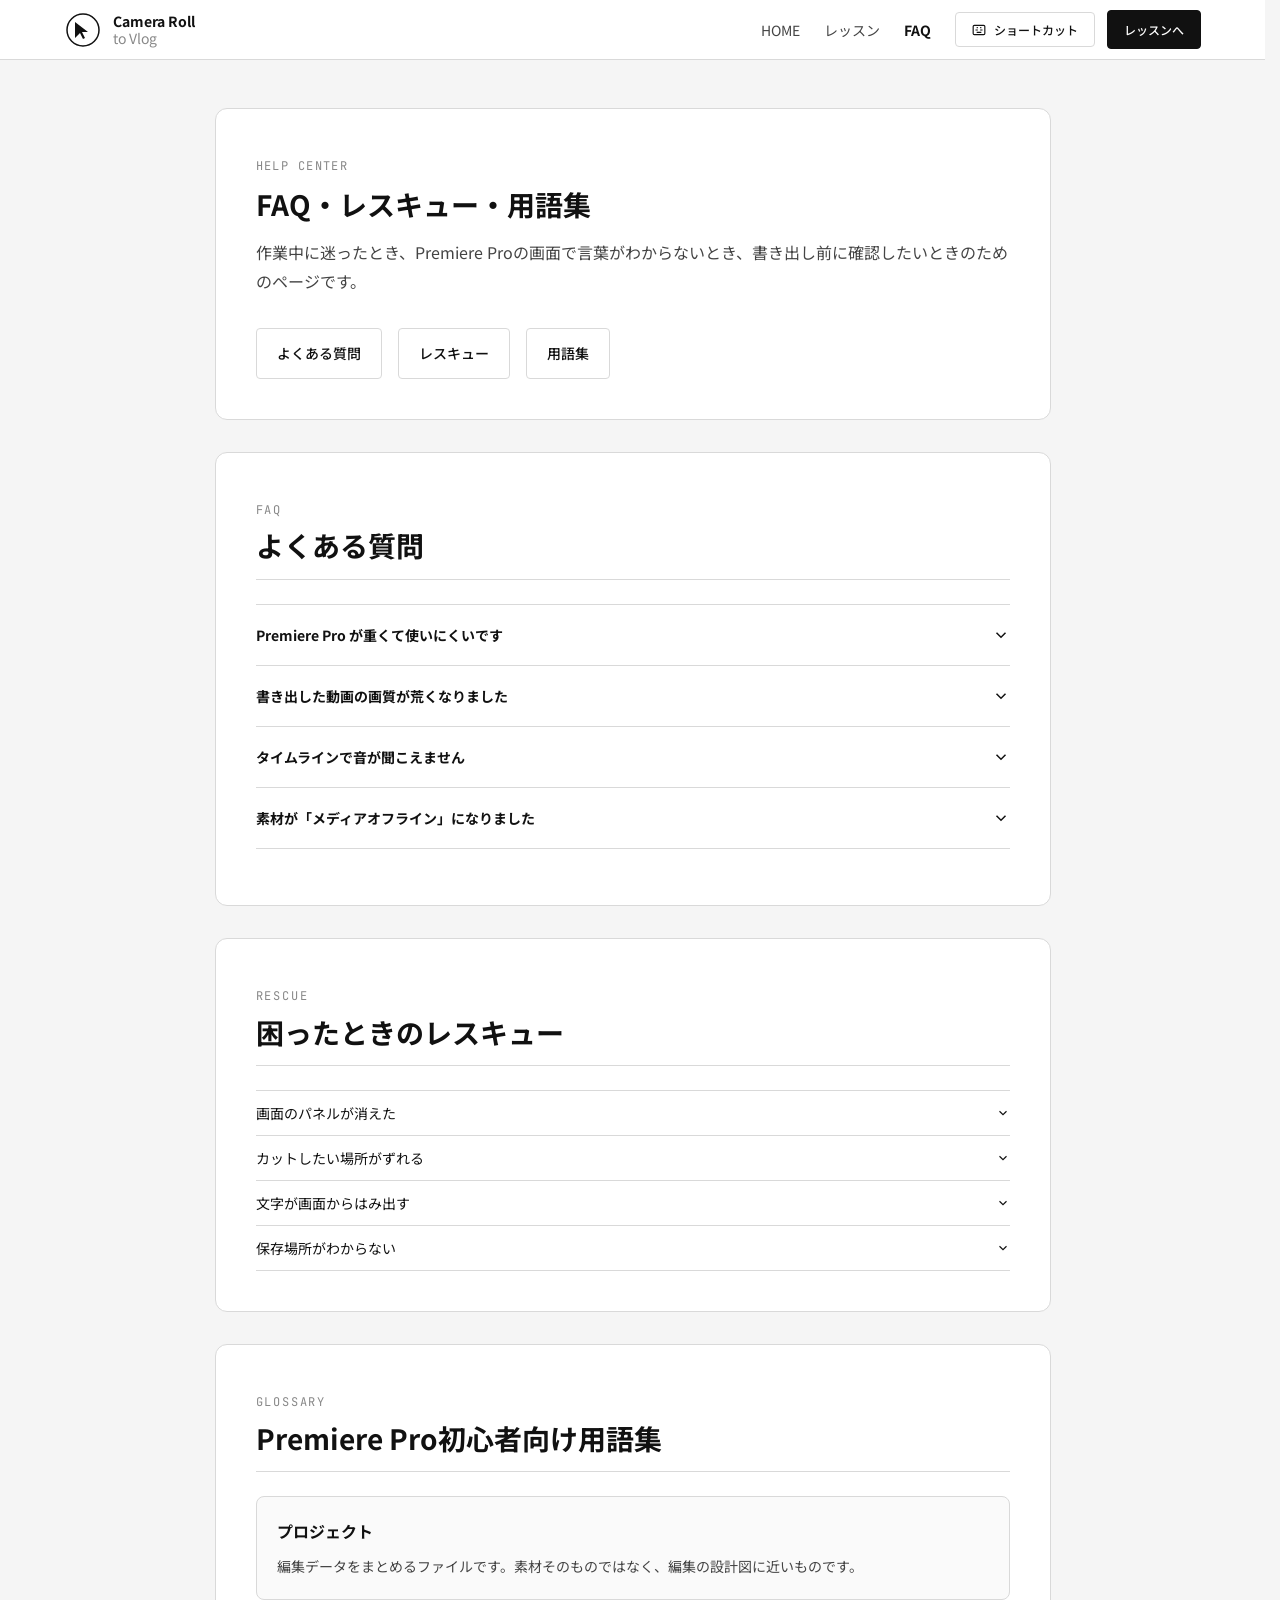
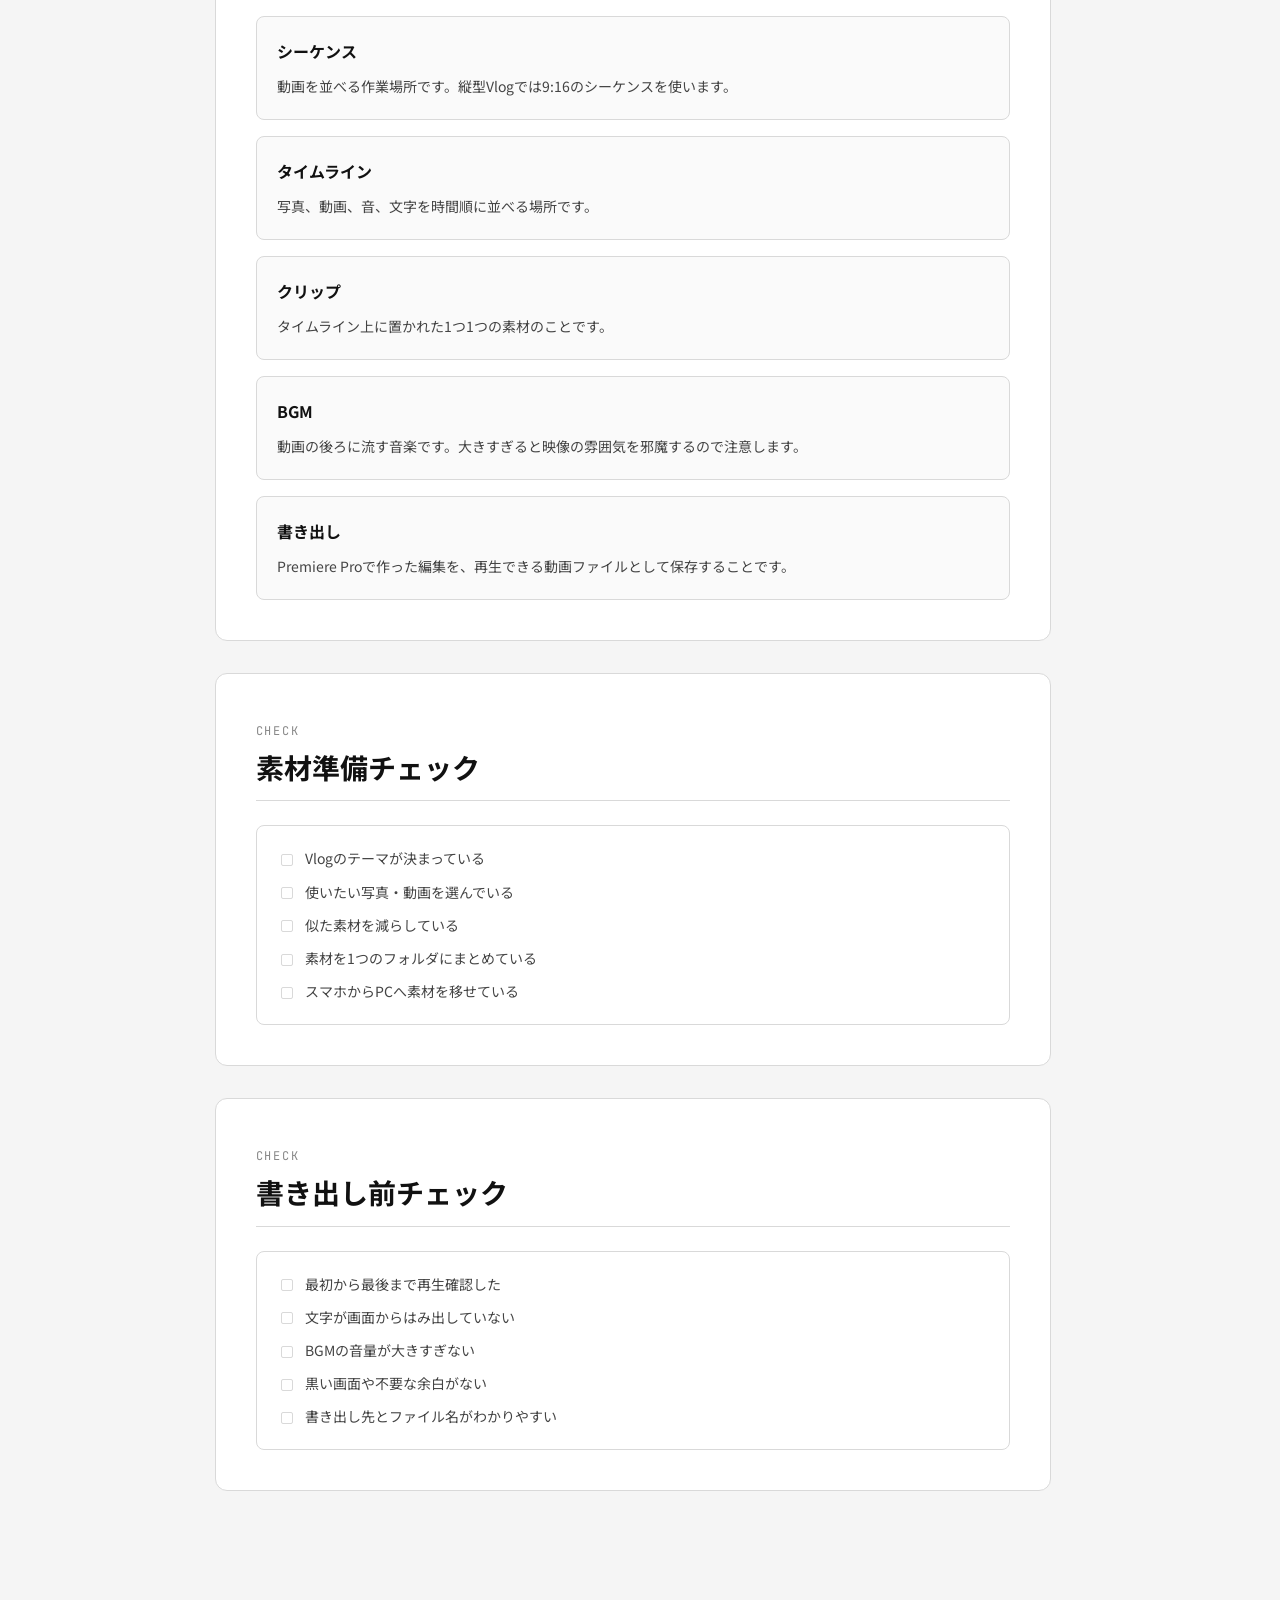
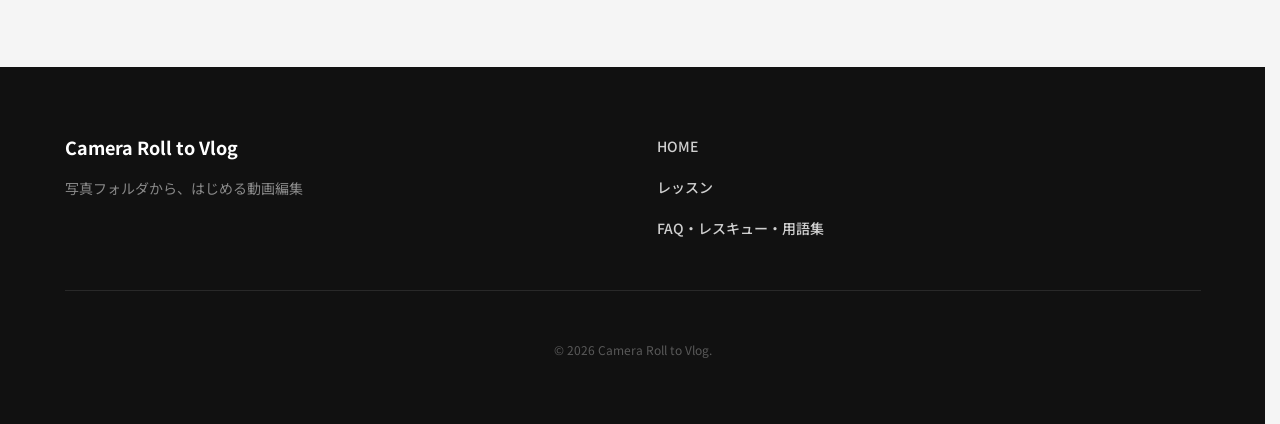
==== faq.html @ 37cd7443 "Restructure site into three pages" ====
<!DOCTYPE html>
<html lang="ja">
<head>
  <meta charset="UTF-8" />
  <meta name="viewport" content="width=device-width, initial-scale=1.0" />
  <title>FAQ・レスキュー - Camera Roll to Vlog</title>
  <link rel="preconnect" href="https://fonts.googleapis.com" />
  <link href="https://fonts.googleapis.com/css2?family=Noto+Sans+JP:wght@300;400;500;700&family=JetBrains+Mono:wght@400;600&display=swap" rel="stylesheet" />
  <link rel="stylesheet" href="style.css" />
</head>
<body>
  <header class="site-header" role="banner">
    <div class="header-inner">
      <a href="index.html" class="logo-link" aria-label="トップページへ">
        <div class="logo-mark" aria-hidden="true">
          <svg width="36" height="36" viewBox="0 0 36 36" fill="none" xmlns="http://www.w3.org/2000/svg">
            <circle cx="18" cy="18" r="16" stroke="#111" stroke-width="1.5" fill="none"/>
            <polygon points="10,10 10,26 15,21 18,27 20,26 17,20 23,20" fill="#111"/>
          </svg>
        </div>
        <span class="logo-text">Camera Roll<br /><em>to Vlog</em></span>
      </a>
      <nav class="header-nav" aria-label="メインナビゲーション">
        <ul class="nav-list">
          <li><a href="index.html" class="nav-link">HOME</a></li>
          <li><a href="lesson.html" class="nav-link">レッスン</a></li>
          <li><a href="faq.html" class="nav-link is-current" aria-current="page">FAQ</a></li>
        </ul>
      </nav>
      <div class="header-actions">
        <button class="btn btn--ghost btn--sm" id="shortcutBtn" aria-haspopup="dialog" aria-controls="shortcutModal">
          <svg width="14" height="14" viewBox="0 0 24 24" fill="none" stroke="currentColor" stroke-width="2" aria-hidden="true"><rect x="2" y="4" width="20" height="16" rx="2"/><path d="M8 8h2M14 8h2M6 12h4M14 12h4M8 16h8"/></svg>
          ショートカット
        </button>
        <a href="lesson.html" class="btn btn--primary btn--sm">レッスンへ</a>
        <button class="hamburger" id="hamburgerBtn" aria-label="メニューを開く" aria-expanded="false" aria-controls="mobileMenu">
          <span class="hamburger__line"></span>
          <span class="hamburger__line"></span>
          <span class="hamburger__line"></span>
        </button>
      </div>
    </div>
    <nav class="mobile-menu" id="mobileMenu" aria-hidden="true">
      <ul class="mobile-nav-list">
        <li><a href="index.html" class="mobile-nav-link">HOME</a></li>
        <li><a href="lesson.html" class="mobile-nav-link">レッスン</a></li>
        <li><a href="faq.html" class="mobile-nav-link">FAQ</a></li>
        <li><button class="mobile-nav-link mobile-nav-link--btn" id="shortcutBtnMobile">ショートカット一覧</button></li>
      </ul>
    </nav>
  </header>

  <main class="faq-page" id="mainContent" role="main">
    <section class="lesson-intro fade-in">
      <span class="section-label">HELP CENTER</span>
      <h1>FAQ・レスキュー・用語集</h1>
      <p>作業中に迷ったとき、Premiere Proの画面で言葉がわからないとき、書き出し前に確認したいときのためのページです。</p>
      <div class="home-cta">
        <a href="#faq" class="btn btn--ghost">よくある質問</a>
        <a href="#rescue" class="btn btn--ghost">レスキュー</a>
        <a href="#glossary" class="btn btn--ghost">用語集</a>
      </div>
    </section>

    <section class="lesson-section fade-in" id="faq" aria-labelledby="faq-title">
      <div class="lesson-header">
        <span class="lesson-num">FAQ</span>
        <h2 class="lesson-title" id="faq-title">よくある質問</h2>
      </div>
      <div class="faq-list" role="list">
        <div class="faq-item" role="listitem">
          <button class="faq-question" aria-expanded="false" aria-controls="faq-answer-1">
            <span>Premiere Pro が重くて使いにくいです</span>
            <svg class="faq-icon" width="18" height="18" viewBox="0 0 24 24" fill="none" stroke="currentColor" stroke-width="2" aria-hidden="true"><polyline points="6 9 12 15 18 9"/></svg>
          </button>
          <div class="faq-answer" id="faq-answer-1" role="region" hidden>
            <p>プログラムモニターの再生解像度を「1/2」または「1/4」に下げてみてください。ほかのアプリを閉じる、長い素材を短くする、必要ならプロキシを使うのも有効です。</p>
          </div>
        </div>
        <div class="faq-item" role="listitem">
          <button class="faq-question" aria-expanded="false" aria-controls="faq-answer-2">
            <span>書き出した動画の画質が荒くなりました</span>
            <svg class="faq-icon" width="18" height="18" viewBox="0 0 24 24" fill="none" stroke="currentColor" stroke-width="2" aria-hidden="true"><polyline points="6 9 12 15 18 9"/></svg>
          </button>
          <div class="faq-answer" id="faq-answer-2" role="region" hidden>
            <p>形式がH.264になっているか、解像度が1080×1920になっているかを確認します。ビットレートが低すぎる場合も画質が落ちるため、縦型短尺なら10〜20Mbpsを目安にします。</p>
          </div>
        </div>
        <div class="faq-item" role="listitem">
          <button class="faq-question" aria-expanded="false" aria-controls="faq-answer-3">
            <span>タイムラインで音が聞こえません</span>
            <svg class="faq-icon" width="18" height="18" viewBox="0 0 24 24" fill="none" stroke="currentColor" stroke-width="2" aria-hidden="true"><polyline points="6 9 12 15 18 9"/></svg>
          </button>
          <div class="faq-answer" id="faq-answer-3" role="region" hidden>
            <p>オーディオトラックがミュートになっていないか、PC本体の音量が下がっていないかを確認します。オーディオメーターが動いていれば、Premiere Pro内には音が入っています。</p>
          </div>
        </div>
        <div class="faq-item" role="listitem">
          <button class="faq-question" aria-expanded="false" aria-controls="faq-answer-4">
            <span>素材が「メディアオフライン」になりました</span>
            <svg class="faq-icon" width="18" height="18" viewBox="0 0 24 24" fill="none" stroke="currentColor" stroke-width="2" aria-hidden="true"><polyline points="6 9 12 15 18 9"/></svg>
          </button>
          <div class="faq-answer" id="faq-answer-4" role="region" hidden>
            <p>素材ファイルの場所が変わった可能性があります。「ファイル > リンクとロケーション > すべてのメディアをリンク」から元の素材を指定してください。</p>
          </div>
        </div>
      </div>
    </section>

    <section class="lesson-section fade-in" id="rescue" aria-labelledby="rescue-title">
      <div class="lesson-header">
        <span class="lesson-num">RESCUE</span>
        <h2 class="lesson-title" id="rescue-title">困ったときのレスキュー</h2>
      </div>
      <div class="rescue-list" role="list">
        <div class="rescue-item" role="listitem">
          <button class="rescue-question" aria-expanded="false" aria-controls="rescue-1">
            <span>画面のパネルが消えた</span>
            <svg class="rescue-icon" width="14" height="14" viewBox="0 0 24 24" fill="none" stroke="currentColor" stroke-width="2" aria-hidden="true"><polyline points="6 9 12 15 18 9"/></svg>
          </button>
          <div class="rescue-answer" id="rescue-1" hidden><p>「ウィンドウ > ワークスペース > 編集」を選び、必要なら「保存したレイアウトにリセット」を実行します。</p></div>
        </div>
        <div class="rescue-item" role="listitem">
          <button class="rescue-question" aria-expanded="false" aria-controls="rescue-2">
            <span>カットしたい場所がずれる</span>
            <svg class="rescue-icon" width="14" height="14" viewBox="0 0 24 24" fill="none" stroke="currentColor" stroke-width="2" aria-hidden="true"><polyline points="6 9 12 15 18 9"/></svg>
          </button>
          <div class="rescue-answer" id="rescue-2" hidden><p>タイムラインを拡大してから操作します。細かい調整では「+」で拡大し、「V」で選択ツールに戻します。</p></div>
        </div>
        <div class="rescue-item" role="listitem">
          <button class="rescue-question" aria-expanded="false" aria-controls="rescue-3">
            <span>文字が画面からはみ出す</span>
            <svg class="rescue-icon" width="14" height="14" viewBox="0 0 24 24" fill="none" stroke="currentColor" stroke-width="2" aria-hidden="true"><polyline points="6 9 12 15 18 9"/></svg>
          </button>
          <div class="rescue-answer" id="rescue-3" hidden><p>プログラムモニターのセーフマージンを表示し、文字を中央寄りに置きます。スマホ投稿では上下のUIに隠れやすいので余白を残します。</p></div>
        </div>
        <div class="rescue-item" role="listitem">
          <button class="rescue-question" aria-expanded="false" aria-controls="rescue-4">
            <span>保存場所がわからない</span>
            <svg class="rescue-icon" width="14" height="14" viewBox="0 0 24 24" fill="none" stroke="currentColor" stroke-width="2" aria-hidden="true"><polyline points="6 9 12 15 18 9"/></svg>
          </button>
          <div class="rescue-answer" id="rescue-4" hidden><p>書き出し画面の「出力名」をクリックすると保存先を指定できます。見つけやすいフォルダに保存し、ファイル名もVlogの内容がわかるものにします。</p></div>
        </div>
      </div>
    </section>

    <section class="lesson-section fade-in" id="glossary" aria-labelledby="glossary-title">
      <div class="lesson-header">
        <span class="lesson-num">GLOSSARY</span>
        <h2 class="lesson-title" id="glossary-title">Premiere Pro初心者向け用語集</h2>
      </div>
      <dl class="glossary-list">
        <div><dt>プロジェクト</dt><dd>編集データをまとめるファイルです。素材そのものではなく、編集の設計図に近いものです。</dd></div>
        <div><dt>シーケンス</dt><dd>動画を並べる作業場所です。縦型Vlogでは9:16のシーケンスを使います。</dd></div>
        <div><dt>タイムライン</dt><dd>写真、動画、音、文字を時間順に並べる場所です。</dd></div>
        <div><dt>クリップ</dt><dd>タイムライン上に置かれた1つ1つの素材のことです。</dd></div>
        <div><dt>BGM</dt><dd>動画の後ろに流す音楽です。大きすぎると映像の雰囲気を邪魔するので注意します。</dd></div>
        <div><dt>書き出し</dt><dd>Premiere Proで作った編集を、再生できる動画ファイルとして保存することです。</dd></div>
      </dl>
    </section>

    <section class="lesson-section fade-in" id="material-check" aria-labelledby="material-check-title">
      <div class="lesson-header">
        <span class="lesson-num">CHECK</span>
        <h2 class="lesson-title" id="material-check-title">素材準備チェック</h2>
      </div>
      <div class="mini-check mini-check--large">
        <ul>
          <li>Vlogのテーマが決まっている</li>
          <li>使いたい写真・動画を選んでいる</li>
          <li>似た素材を減らしている</li>
          <li>素材を1つのフォルダにまとめている</li>
          <li>スマホからPCへ素材を移せている</li>
        </ul>
      </div>
    </section>

    <section class="lesson-section fade-in" id="export-check" aria-labelledby="export-check-title">
      <div class="lesson-header">
        <span class="lesson-num">CHECK</span>
        <h2 class="lesson-title" id="export-check-title">書き出し前チェック</h2>
      </div>
      <div class="mini-check mini-check--large">
        <ul>
          <li>最初から最後まで再生確認した</li>
          <li>文字が画面からはみ出していない</li>
          <li>BGMの音量が大きすぎない</li>
          <li>黒い画面や不要な余白がない</li>
          <li>書き出し先とファイル名がわかりやすい</li>
        </ul>
      </div>
    </section>
  </main>

  <div class="modal-overlay" id="shortcutModal" role="dialog" aria-modal="true" aria-labelledby="modalTitle" aria-hidden="true">
    <div class="modal-panel">
      <div class="modal-header">
        <h2 class="modal-title" id="modalTitle">ショートカット一覧</h2>
        <button class="modal-close" id="modalClose" aria-label="モーダルを閉じる">
          <svg width="20" height="20" viewBox="0 0 24 24" fill="none" stroke="currentColor" stroke-width="2" aria-hidden="true"><line x1="18" y1="6" x2="6" y2="18"/><line x1="6" y1="6" x2="18" y2="18"/></svg>
        </button>
      </div>
      <div class="modal-body">
        <p class="modal-note">ESC キーでも閉じられます。Mac は ⌘、Windowsは Ctrl に読み替えてください。</p>
        <div class="shortcut-table-wrap">
          <h3 class="shortcut-category">基本操作</h3>
          <table class="shortcut-table" aria-label="基本操作のショートカット">
            <thead><tr><th>操作</th><th>ショートカット</th></tr></thead>
            <tbody>
              <tr><td>保存</td><td><kbd class="key-badge">⌘</kbd> + <kbd class="key-badge">S</kbd></td></tr>
              <tr><td>元に戻す</td><td><kbd class="key-badge">⌘</kbd> + <kbd class="key-badge">Z</kbd></td></tr>
              <tr><td>素材を読み込む</td><td><kbd class="key-badge">⌘</kbd> + <kbd class="key-badge">I</kbd></td></tr>
              <tr><td>書き出し</td><td><kbd class="key-badge">⌘</kbd> + <kbd class="key-badge">M</kbd></td></tr>
            </tbody>
          </table>
          <h3 class="shortcut-category">編集操作</h3>
          <table class="shortcut-table" aria-label="編集操作のショートカット">
            <thead><tr><th>操作</th><th>ショートカット</th></tr></thead>
            <tbody>
              <tr><td>選択ツール</td><td><kbd class="key-badge">V</kbd></td></tr>
              <tr><td>カットツール</td><td><kbd class="key-badge">C</kbd></td></tr>
              <tr><td>テキストツール</td><td><kbd class="key-badge">T</kbd></td></tr>
              <tr><td>再生 / 一時停止</td><td><kbd class="key-badge">Space</kbd></td></tr>
              <tr><td>クリップをカット</td><td><kbd class="key-badge">⌘</kbd> + <kbd class="key-badge">K</kbd></td></tr>
            </tbody>
          </table>
        </div>
      </div>
    </div>
  </div>

  <footer class="site-footer" role="contentinfo">
    <div class="footer-inner">
      <div class="footer-top">
        <div class="footer-logo">
          <span class="footer-logo__title">Camera Roll to Vlog</span>
          <p class="footer-logo__desc">写真フォルダから、はじめる動画編集</p>
        </div>
        <nav class="footer-nav" aria-label="サイトマップ">
          <ul class="footer-nav-list">
            <li><a href="index.html">HOME</a></li>
            <li><a href="lesson.html">レッスン</a></li>
            <li><a href="faq.html">FAQ・レスキュー・用語集</a></li>
          </ul>
        </nav>
      </div>
      <div class="footer-bottom">
        <p class="footer-copy">&copy; 2026 Camera Roll to Vlog.</p>
      </div>
    </div>
  </footer>
  <script src="script.js"></script>
</body>
</html>
---- style.css ----
/* =============================================
   style.css
   Camera Roll to Vlog — 動画編集学習サイト
   ============================================= */

/* =============================================
   1. CSS カスタムプロパティ（変数）
   ============================================= */
:root {
  /* カラーパレット */
  --color-black:   #111111;
  --color-bg:      #f5f5f5;
  --color-border:  #d9d9d9;
  --color-muted:   #888888;
  --color-white:   #ffffff;
  --color-surface: #fafafa;

  /* テキスト */
  --color-text-primary:   #111111;
  --color-text-secondary: #444444;
  --color-text-muted:     #888888;

  /* アクセント */
  --color-accent:         #111111;
  --color-accent-hover:   #333333;

  /* ハイライト（現在のレッスン） */
  --color-highlight-bg:   #f0f0f0;
  --color-highlight-border: #111111;

  /* フォント */
  --font-base: "Noto Sans JP", sans-serif;
  --font-mono: "JetBrains Mono", monospace;

  /* フォントサイズ */
  --fs-xs:   0.75rem;   /* 12px */
  --fs-sm:   0.875rem;  /* 14px */
  --fs-base: 1rem;      /* 16px */
  --fs-md:   1.125rem;  /* 18px */
  --fs-lg:   1.375rem;  /* 22px */
  --fs-xl:   1.75rem;   /* 28px */
  --fs-2xl:  2.5rem;    /* 40px */
  --fs-3xl:  3.5rem;    /* 56px */

  /* スペーシング */
  --space-1:  0.25rem;  /* 4px */
  --space-2:  0.5rem;   /* 8px */
  --space-3:  0.75rem;  /* 12px */
  --space-4:  1rem;     /* 16px */
  --space-5:  1.25rem;  /* 20px */
  --space-6:  1.5rem;   /* 24px */
  --space-8:  2rem;     /* 32px */
  --space-10: 2.5rem;   /* 40px */
  --space-12: 3rem;     /* 48px */
  --space-16: 4rem;     /* 64px */
  --space-20: 5rem;     /* 80px */
  --space-24: 6rem;     /* 96px */

  /* レイアウト */
  --max-width: 1200px;
  --header-height: 60px;

  /* ボーダー半径 */
  --radius-sm: 4px;
  --radius-md: 8px;
  --radius-lg: 12px;

  /* シャドウ */
  --shadow-sm: 0 1px 3px rgba(0,0,0,0.08);
  --shadow-md: 0 4px 12px rgba(0,0,0,0.10);
  --shadow-lg: 0 8px 32px rgba(0,0,0,0.12);

  /* トランジション */
  --transition: 0.2s ease;
}

/* =============================================
   2. リセット & ベーススタイル
   ============================================= */

/* すべての要素のボックスモデルを統一 */
*, *::before, *::after {
  box-sizing: border-box;
  margin: 0;
  padding: 0;
}

html {
  /* スムーススクロール */
  scroll-behavior: smooth;
  /* スクロールバーの幅を考慮してガタつきを防ぐ */
  scrollbar-gutter: stable;
}

body {
  font-family: var(--font-base);
  font-size: var(--fs-base);
  line-height: 1.8;
  color: var(--color-text-primary);
  background-color: var(--color-bg);
  /* アンチエイリアシングを改善 */
  -webkit-font-smoothing: antialiased;
  -moz-osx-font-smoothing: grayscale;
}

/* リンクの基本スタイル */
a {
  color: var(--color-accent);
  text-decoration: none;
  transition: opacity var(--transition);
}

a:hover {
  opacity: 0.7;
}

/* フォーカス可視化（アクセシビリティ） */
:focus-visible {
  outline: 2px solid var(--color-black);
  outline-offset: 2px;
  border-radius: var(--radius-sm);
}

/* リストのデフォルトスタイルをリセット */
ul, ol {
  list-style: none;
}

/* 画像の基本スタイル */
img {
  max-width: 100%;
  height: auto;
  display: block;
}

/* コードタグ */
code {
  font-family: var(--font-mono);
  font-size: 0.875em;
  background-color: var(--color-border);
  padding: 0.1em 0.4em;
  border-radius: var(--radius-sm);
}

/* =============================================
   3. ユーティリティ
   ============================================= */

/* コンテナ幅の制限 */
.container {
  max-width: var(--max-width);
  margin: 0 auto;
  padding: 0 var(--space-8);
}

/* =============================================
   4. フェードイン アニメーション
   ============================================= */
.fade-in {
  opacity: 0;
  transform: translateY(20px);
  transition: opacity 0.6s ease, transform 0.6s ease;
}

/* JavaScriptでクラスを付与して表示 */
.fade-in.visible {
  opacity: 1;
  transform: translateY(0);
}

/* =============================================
   5. ボタンコンポーネント
   ============================================= */
.btn {
  display: inline-flex;
  align-items: center;
  gap: var(--space-2);
  padding: var(--space-3) var(--space-5);
  border: 1.5px solid var(--color-black);
  border-radius: var(--radius-sm);
  font-family: var(--font-base);
  font-size: var(--fs-sm);
  font-weight: 500;
  cursor: pointer;
  transition: background-color var(--transition), color var(--transition);
  white-space: nowrap;
}

/* プライマリボタン（黒塗り） */
.btn--primary {
  background-color: var(--color-black);
  color: var(--color-white);
  border-color: var(--color-black);
}
.btn--primary:hover {
  background-color: var(--color-accent-hover);
  opacity: 1;
}

/* ゴーストボタン（枠線のみ） */
.btn--ghost {
  background-color: var(--color-white);
  color: var(--color-black);
  border-color: var(--color-border);
}
.btn--ghost:hover {
  background-color: var(--color-bg);
  opacity: 1;
}

/* サイズバリエーション */
.btn--sm {
  padding: var(--space-2) var(--space-4);
  font-size: var(--fs-xs);
}
.btn--lg {
  padding: var(--space-4) var(--space-8);
  font-size: var(--fs-md);
}

/* =============================================
   6. ヘッダー
   ============================================= */
.site-header {
  position: sticky;
  top: 0;
  z-index: 1000;
  background-color: var(--color-white);
  border-bottom: 1px solid var(--color-border);
  height: var(--header-height);
}

.header-inner {
  max-width: var(--max-width);
  margin: 0 auto;
  padding: 0 var(--space-8);
  height: 100%;
  display: flex;
  align-items: center;
  gap: var(--space-6);
}

/* ロゴ */
.logo-link {
  display: flex;
  align-items: center;
  gap: var(--space-3);
  text-decoration: none;
  color: inherit;
  flex-shrink: 0;
}
.logo-link:hover { opacity: 0.7; }

.logo-mark {
  width: 36px;
  height: 36px;
  flex-shrink: 0;
}

.logo-text {
  font-size: var(--fs-sm);
  font-weight: 700;
  line-height: 1.2;
  letter-spacing: 0;
}
.logo-text em {
  font-style: normal;
  color: var(--color-muted);
  font-weight: 400;
}

/* ナビゲーション */
.header-nav { margin-left: auto; }

.nav-list {
  display: flex;
  align-items: center;
  gap: var(--space-6);
}

.nav-link {
  font-size: var(--fs-sm);
  color: var(--color-text-secondary);
  transition: color var(--transition);
}
.nav-link:hover {
  color: var(--color-black);
  opacity: 1;
}
.nav-link.is-current {
  color: var(--color-black);
  font-weight: 700;
}

/* ヘッダーアクションボタン群 */
.header-actions {
  display: flex;
  align-items: center;
  gap: var(--space-3);
}

/* ハンバーガーメニューボタン */
.hamburger {
  display: none;  /* PC では非表示 */
  flex-direction: column;
  justify-content: center;
  align-items: center;
  gap: 5px;
  width: 40px;
  height: 40px;
  background: none;
  border: none;
  cursor: pointer;
  padding: var(--space-2);
}

.hamburger__line {
  display: block;
  width: 22px;
  height: 1.5px;
  background-color: var(--color-black);
  transition: transform 0.3s ease, opacity 0.3s ease;
}

/* ハンバーガーオープン時のアニメーション */
.hamburger.is-open .hamburger__line:nth-child(1) {
  transform: translateY(6.5px) rotate(45deg);
}
.hamburger.is-open .hamburger__line:nth-child(2) {
  opacity: 0;
}
.hamburger.is-open .hamburger__line:nth-child(3) {
  transform: translateY(-6.5px) rotate(-45deg);
}

/* モバイルメニュー */
.mobile-menu {
  display: none; /* JS で表示制御 */
  background-color: var(--color-white);
  border-top: 1px solid var(--color-border);
  position: absolute;
  top: var(--header-height);
  left: 0;
  right: 0;
  z-index: 999;
  padding: var(--space-4) var(--space-8);
}

.mobile-menu.is-open {
  display: block;
}

.mobile-nav-list {
  display: flex;
  flex-direction: column;
  gap: 0;
}

.mobile-nav-link {
  display: block;
  padding: var(--space-4) 0;
  border-bottom: 1px solid var(--color-border);
  font-size: var(--fs-sm);
  color: var(--color-text-primary);
  text-decoration: none;
  transition: color var(--transition);
}
.mobile-nav-link--btn {
  background: none;
  border: none;
  border-bottom: 1px solid var(--color-border);
  cursor: pointer;
  font-family: inherit;
  font-size: var(--fs-sm);
  width: 100%;
  text-align: left;
  padding: var(--space-4) 0;
  color: var(--color-text-primary);
}
.mobile-nav-link:hover,
.mobile-nav-link--btn:hover {
  color: var(--color-black);
  opacity: 0.7;
}

/* =============================================
   7. ヒーローセクション
   ============================================= */
.hero {
  background-color: var(--color-white);
  border-bottom: 1px solid var(--color-border);
  padding: var(--space-24) var(--space-8);
}

.hero__inner {
  max-width: var(--max-width);
  margin: 0 auto;
  display: grid;
  grid-template-columns: 1fr 1fr;
  gap: var(--space-16);
  align-items: center;
}

.hero__label {
  font-size: var(--fs-xs);
  letter-spacing: 0.12em;
  color: var(--color-muted);
  text-transform: uppercase;
  margin-bottom: var(--space-4);
}

.hero__title {
  font-size: clamp(var(--fs-2xl), 5vw, var(--fs-3xl));
  font-weight: 700;
  line-height: 1.1;
  letter-spacing: 0;
  margin-bottom: var(--space-4);
}
.hero__title span {
  font-weight: 300;
  color: var(--color-muted);
}

.hero__copy {
  font-size: var(--fs-lg);
  font-weight: 400;
  color: var(--color-text-secondary);
  margin-bottom: var(--space-8);
}
.hero__copy em {
  font-style: normal;
  font-weight: 700;
  color: var(--color-black);
}

/* 特徴リスト */
.hero__features {
  margin-bottom: var(--space-10);
  display: flex;
  flex-direction: column;
  gap: var(--space-3);
}
.hero__features li {
  display: flex;
  align-items: center;
  gap: var(--space-3);
  font-size: var(--fs-sm);
  color: var(--color-text-secondary);
}

.check-mark {
  width: 14px;
  height: 14px;
  border: 1.5px solid var(--color-black);
  border-radius: 50%;
  flex-shrink: 0;
  position: relative;
}
.check-mark::after {
  content: "";
  position: absolute;
  left: 3px;
  top: 2px;
  width: 5px;
  height: 8px;
  border: solid var(--color-black);
  border-width: 0 1.5px 1.5px 0;
  transform: rotate(45deg);
}

/* ヒーロー装飾ボックス */
.hero__deco {
  display: flex;
  justify-content: center;
}

.deco-box {
  background-color: var(--color-bg);
  border: 1px solid var(--color-border);
  border-radius: var(--radius-lg);
  padding: var(--space-8);
  width: 100%;
  max-width: 360px;
  display: flex;
  flex-direction: column;
  gap: var(--space-3);
}

.deco-label {
  font-size: var(--fs-xs);
  letter-spacing: 0.1em;
  color: var(--color-muted);
}
.deco-item {
  font-size: var(--fs-sm);
  font-weight: 500;
}
.deco-progress {
  height: 3px;
  background-color: var(--color-border);
  border-radius: 99px;
  overflow: hidden;
  margin-bottom: var(--space-2);
}
.deco-bar {
  height: 100%;
  background-color: var(--color-black);
  border-radius: 99px;
  transition: width 0.8s ease;
}

.camera-roll-grid {
  display: grid;
  grid-template-columns: repeat(3, 1fr);
  gap: var(--space-2);
  margin: var(--space-2) 0 var(--space-5);
}
.camera-roll-grid span {
  aspect-ratio: 1;
  background: var(--color-white);
  border: 1px solid var(--color-border);
  border-radius: var(--radius-sm);
}

/* =============================================
   7.5 トップページセクション
   ============================================= */
.home-section {
  padding: var(--space-16) 0;
  background-color: var(--color-white);
  border-bottom: 1px solid var(--color-border);
}

.home-section--surface {
  background-color: var(--color-surface);
}

.section-heading {
  margin-bottom: var(--space-8);
}

.section-label {
  display: inline-block;
  font-family: var(--font-mono);
  font-size: var(--fs-xs);
  letter-spacing: 0.12em;
  color: var(--color-muted);
  margin-bottom: var(--space-2);
}

.section-heading h2,
.lesson-intro h1 {
  font-size: var(--fs-xl);
  line-height: 1.3;
  letter-spacing: 0;
}

.feature-grid {
  display: grid;
  grid-template-columns: repeat(3, 1fr);
  gap: var(--space-5);
}

.info-card {
  background-color: var(--color-white);
  border: 1px solid var(--color-border);
  border-radius: var(--radius-md);
  padding: var(--space-6);
}

.info-card h3 {
  font-size: var(--fs-md);
  margin-bottom: var(--space-3);
}

.info-card p,
.simple-list li,
.flow-list li {
  font-size: var(--fs-sm);
  color: var(--color-text-secondary);
}

.simple-list {
  display: grid;
  grid-template-columns: repeat(2, 1fr);
  gap: var(--space-4);
}
.simple-list li {
  background-color: var(--color-white);
  border: 1px solid var(--color-border);
  border-radius: var(--radius-md);
  padding: var(--space-5);
}

.flow-list {
  display: grid;
  grid-template-columns: repeat(2, 1fr);
  gap: var(--space-3);
  counter-reset: none;
}
.flow-list li {
  display: flex;
  align-items: center;
  gap: var(--space-4);
  background-color: var(--color-surface);
  border: 1px solid var(--color-border);
  border-radius: var(--radius-md);
  padding: var(--space-4) var(--space-5);
}
.flow-list span {
  font-family: var(--font-mono);
  font-weight: 700;
  color: var(--color-muted);
}

.home-cta {
  display: flex;
  flex-wrap: wrap;
  gap: var(--space-4);
  margin-top: var(--space-8);
}

/* =============================================
   8. メインレイアウト（2カラム）
   ============================================= */
.page-layout {
  max-width: var(--max-width);
  margin: 0 auto;
  padding: var(--space-12) var(--space-8) var(--space-24);
}

.page-layout__inner {
  display: grid;
  grid-template-columns: 1fr 300px;
  gap: var(--space-12);
  align-items: start;
}

/* =============================================
   9. メインコンテンツ
   ============================================= */
.main-content {
  min-width: 0; /* グリッドオーバーフロー対策 */
}

/* ===== レッスンセクション ===== */
.lesson-section {
  background-color: var(--color-white);
  border: 1px solid var(--color-border);
  border-radius: var(--radius-lg);
  padding: var(--space-10);
  margin-bottom: var(--space-8);
}

/* レッスンヘッダー */
.lesson-header {
  margin-bottom: var(--space-6);
}

.lesson-num {
  display: inline-block;
  font-size: var(--fs-xs);
  font-family: var(--font-mono);
  letter-spacing: 0.15em;
  color: var(--color-muted);
  margin-bottom: var(--space-2);
}

.lesson-title {
  font-size: var(--fs-xl);
  font-weight: 700;
  letter-spacing: 0;
  line-height: 1.2;
  padding-bottom: var(--space-4);
  border-bottom: 1px solid var(--color-border);
}

.lesson-lead {
  font-size: var(--fs-md);
  color: var(--color-text-secondary);
  margin-bottom: var(--space-8);
  line-height: 1.8;
}

.lesson-intro {
  background-color: var(--color-white);
  border: 1px solid var(--color-border);
  border-radius: var(--radius-lg);
  padding: var(--space-10);
  margin: var(--space-12) auto var(--space-8);
  max-width: var(--max-width);
}

.lesson-page .lesson-intro {
  margin-top: 0;
}

.faq-page {
  max-width: 900px;
  margin: 0 auto;
  padding: 0 var(--space-8) var(--space-20);
}

.lesson-intro p {
  color: var(--color-text-secondary);
  margin-top: var(--space-4);
}

.lesson-meta-grid {
  display: grid;
  grid-template-columns: repeat(3, 1fr);
  gap: var(--space-4);
  margin-bottom: var(--space-8);
}

.lesson-meta-grid div {
  background-color: var(--color-surface);
  border: 1px solid var(--color-border);
  border-radius: var(--radius-md);
  padding: var(--space-5);
}

.lesson-meta-grid span {
  display: block;
  font-size: var(--fs-xs);
  font-weight: 700;
  color: var(--color-muted);
  margin-bottom: var(--space-2);
}

.lesson-meta-grid p {
  font-size: var(--fs-sm);
  color: var(--color-text-secondary);
}

/* ===== 手順リスト ===== */
.step-list {
  display: flex;
  flex-direction: column;
  gap: var(--space-6);
  margin-bottom: var(--space-8);
}

.step-item {
  display: flex;
  gap: var(--space-5);
  padding-bottom: var(--space-6);
  border-bottom: 1px solid var(--color-bg);
}
.step-item:last-child {
  border-bottom: none;
  padding-bottom: 0;
}

.step-num {
  font-family: var(--font-mono);
  font-size: var(--fs-sm);
  font-weight: 600;
  color: var(--color-muted);
  min-width: 28px;
  padding-top: 2px;
  flex-shrink: 0;
}

.step-title {
  font-size: var(--fs-base);
  font-weight: 700;
  margin-bottom: var(--space-2);
}

.step-content p {
  font-size: var(--fs-sm);
  color: var(--color-text-secondary);
  line-height: 1.8;
}

/* ===== メディアプレースホルダー ===== */
.media-placeholder {
  background-color: var(--color-bg);
  border: 1.5px dashed var(--color-border);
  border-radius: var(--radius-md);
  margin-bottom: var(--space-8);
  overflow: hidden;
}

.media-placeholder__inner {
  display: flex;
  flex-direction: column;
  align-items: center;
  justify-content: center;
  gap: var(--space-3);
  padding: var(--space-12) var(--space-8);
  text-align: center;
  color: var(--color-muted);
  font-size: var(--fs-sm);
}

.media-placeholder__inner p {
  max-width: 460px;
}

/* GIF/動画エリアは少し高さを広げる */
.media-placeholder--gif .media-placeholder__inner {
  padding: var(--space-16) var(--space-8);
}

.media-badge {
  display: inline-block;
  font-size: var(--fs-xs);
  font-family: var(--font-mono);
  letter-spacing: 0.1em;
  background-color: var(--color-border);
  color: var(--color-muted);
  padding: var(--space-1) var(--space-3);
  border-radius: 99px;
}

/* ===== 補足コラム ===== */
.column-box {
  background-color: var(--color-surface);
  border: 1px solid var(--color-border);
  border-left: 3px solid var(--color-black);
  border-radius: 0 var(--radius-md) var(--radius-md) 0;
  padding: var(--space-5) var(--space-6);
  margin-bottom: var(--space-8);
}

.column-box__header {
  display: flex;
  align-items: center;
  gap: var(--space-2);
  font-size: var(--fs-sm);
  font-weight: 700;
  margin-bottom: var(--space-3);
}

.column-box p {
  font-size: var(--fs-sm);
  color: var(--color-text-secondary);
  line-height: 1.8;
}

.trouble-box,
.mini-check {
  border: 1px solid var(--color-border);
  border-radius: var(--radius-md);
  padding: var(--space-5) var(--space-6);
  margin-bottom: var(--space-8);
}

.trouble-box {
  background-color: var(--color-surface);
  border-left: 3px solid var(--color-black);
}

.trouble-box h3,
.mini-check h3 {
  font-size: var(--fs-sm);
  margin-bottom: var(--space-3);
}

.trouble-box p {
  font-size: var(--fs-sm);
  color: var(--color-text-secondary);
}

.mini-check {
  background-color: var(--color-white);
}

.mini-check ul {
  display: flex;
  flex-direction: column;
  gap: var(--space-2);
}

.mini-check li {
  position: relative;
  padding-left: var(--space-6);
  font-size: var(--fs-sm);
  color: var(--color-text-secondary);
}

.mini-check li::before {
  content: "";
  position: absolute;
  left: 0;
  top: 0.55em;
  width: 12px;
  height: 12px;
  border: 1.5px solid var(--color-border);
  border-radius: 2px;
  background-color: var(--color-white);
}

.mini-check--large {
  margin-bottom: 0;
}

/* ===== ショートカットキーUI ===== */
.shortcut-row {
  display: flex;
  flex-wrap: wrap;
  align-items: center;
  gap: var(--space-4);
  padding: var(--space-5) var(--space-6);
  background-color: var(--color-bg);
  border-radius: var(--radius-md);
  margin-bottom: var(--space-8);
}

.shortcut-label {
  font-size: var(--fs-xs);
  letter-spacing: 0.08em;
  color: var(--color-muted);
  font-weight: 500;
  flex-shrink: 0;
}

.shortcut-keys {
  display: flex;
  align-items: center;
  gap: var(--space-2);
}

/* キーバッジ（キーボード風） */
.key-badge {
  display: inline-flex;
  align-items: center;
  justify-content: center;
  min-width: 28px;
  padding: 2px var(--space-2);
  background-color: var(--color-white);
  border: 1px solid var(--color-border);
  border-bottom-width: 2px;
  border-radius: var(--radius-sm);
  font-family: var(--font-mono);
  font-size: var(--fs-xs);
  font-weight: 600;
  color: var(--color-text-primary);
  box-shadow: 0 1px 0 var(--color-border);
  user-select: none;
  /* テーブル内のkbdタグのスタイルリセット */
  font-style: normal;
}

.key-sep {
  font-size: var(--fs-xs);
  color: var(--color-muted);
}

.shortcut-desc {
  font-size: var(--fs-xs);
  color: var(--color-muted);
}

/* ===== 前後ページナビゲーション ===== */
.lesson-nav {
  display: flex;
  justify-content: space-between;
  align-items: center;
  padding-top: var(--space-6);
  border-top: 1px solid var(--color-border);
  margin-top: var(--space-8);
}

.lesson-nav__prev,
.lesson-nav__next {
  display: inline-flex;
  align-items: center;
  gap: var(--space-2);
  font-size: var(--fs-sm);
  color: var(--color-text-secondary);
  transition: color var(--transition);
}
.lesson-nav__prev:hover,
.lesson-nav__next:hover {
  color: var(--color-black);
  opacity: 1;
}
.lesson-nav__prev--disabled {
  color: var(--color-border);
  cursor: not-allowed;
  pointer-events: none;
}

/* ===== まとめグリッド ===== */
.summary-grid {
  display: grid;
  grid-template-columns: repeat(3, 1fr);
  gap: var(--space-4);
  margin-bottom: var(--space-8);
}

.summary-card {
  background-color: var(--color-bg);
  border: 1px solid var(--color-border);
  border-radius: var(--radius-md);
  padding: var(--space-5);
}

.summary-card--accent {
  background-color: var(--color-black);
  border-color: var(--color-black);
  color: var(--color-white);
}

.summary-card__num {
  font-size: var(--fs-lg);
  font-weight: 700;
  margin-bottom: var(--space-2);
}
.summary-card--accent .summary-card__num {
  color: var(--color-white);
}

.summary-card__title {
  font-size: var(--fs-sm);
  font-weight: 700;
  margin-bottom: var(--space-1);
}

.summary-card__text {
  font-size: var(--fs-xs);
  color: var(--color-muted);
}
.summary-card--accent .summary-card__text {
  color: rgba(255,255,255,0.6);
}

/* ===== FAQアコーディオン ===== */
.faq-list {
  display: flex;
  flex-direction: column;
  gap: 0;
  margin-bottom: var(--space-4);
}

.faq-item {
  border-bottom: 1px solid var(--color-border);
}
.faq-item:first-child {
  border-top: 1px solid var(--color-border);
}

.faq-question {
  display: flex;
  justify-content: space-between;
  align-items: center;
  width: 100%;
  padding: var(--space-5) 0;
  background: none;
  border: none;
  font-family: var(--font-base);
  font-size: var(--fs-sm);
  font-weight: 700;
  color: var(--color-text-primary);
  cursor: pointer;
  text-align: left;
  transition: color var(--transition);
  gap: var(--space-4);
}
.faq-question:hover {
  color: var(--color-black);
}

.faq-icon {
  flex-shrink: 0;
  transition: transform 0.3s ease;
}
/* 開いているときにアイコンを回転 */
.faq-question[aria-expanded="true"] .faq-icon {
  transform: rotate(180deg);
}

.faq-answer {
  padding: 0 0 var(--space-5);
}
.faq-answer p {
  font-size: var(--fs-sm);
  color: var(--color-text-secondary);
  line-height: 1.8;
}

/* =============================================
   10. サイドバー
   ============================================= */
.sidebar {
  /* スクロールに追従するサイドバー */
  position: sticky;
  top: calc(var(--header-height) + var(--space-6));
  display: flex;
  flex-direction: column;
  gap: var(--space-4);
  /* 高さ制限 + スクロール（コンテンツが長い場合） */
  max-height: calc(100vh - var(--header-height) - var(--space-12));
  overflow-y: auto;
  /* スクロールバーをスリムに */
  scrollbar-width: thin;
  scrollbar-color: var(--color-border) transparent;
}
.sidebar::-webkit-scrollbar { width: 4px; }
.sidebar::-webkit-scrollbar-thumb { background-color: var(--color-border); border-radius: 2px; }

/* サイドバーカード */
.sidebar-card {
  background-color: var(--color-white);
  border: 1px solid var(--color-border);
  border-radius: var(--radius-lg);
  padding: var(--space-5);
}

.sidebar-card__header {
  display: flex;
  align-items: center;
  gap: var(--space-2);
  font-size: var(--fs-xs);
  font-weight: 700;
  letter-spacing: 0.08em;
  color: var(--color-muted);
  text-transform: uppercase;
  margin-bottom: var(--space-5);
  padding-bottom: var(--space-4);
  border-bottom: 1px solid var(--color-border);
}

/* 進捗バー */
.progress-display {
  display: flex;
  flex-direction: column;
  gap: var(--space-3);
}

.progress-num {
  font-size: var(--fs-xl);
  font-weight: 700;
  font-family: var(--font-mono);
  letter-spacing: 0;
}

.progress-count,
.current-step {
  font-size: var(--fs-sm);
  font-weight: 700;
  color: var(--color-text-primary);
}

.progress-bar-wrap {
  height: 4px;
  background-color: var(--color-border);
  border-radius: 99px;
  overflow: hidden;
}

.progress-bar-fill {
  height: 100%;
  background-color: var(--color-black);
  border-radius: 99px;
  width: 0%;
  transition: width 0.4s ease;
}

.progress-text {
  font-size: var(--fs-xs);
  color: var(--color-muted);
}

/* 目次リスト */
.toc-list {
  display: flex;
  flex-direction: column;
  gap: 0;
}

.toc-item {
  display: flex;
  align-items: center;
  gap: var(--space-3);
  padding: var(--space-3) var(--space-3);
  border-radius: var(--radius-sm);
  transition: background-color var(--transition);
}

/* 現在表示中のセクションをハイライト */
.toc-item.is-active {
  background-color: var(--color-highlight-bg);
  border-left: 2px solid var(--color-black);
  padding-left: calc(var(--space-3) - 2px);
}

.toc-check {
  font-size: var(--fs-xs);
  font-family: var(--font-mono);
  color: var(--color-muted);
  min-width: 20px;
  text-align: center;
}

.toc-link {
  font-size: var(--fs-sm);
  color: var(--color-text-secondary);
  transition: color var(--transition);
  flex: 1;
}
.toc-item.is-active .toc-link {
  color: var(--color-black);
  font-weight: 700;
}
.toc-link:hover {
  color: var(--color-black);
  opacity: 1;
}

/* レスキューアコーディオン */
.rescue-list {
  display: flex;
  flex-direction: column;
  gap: 0;
}

.rescue-item {
  border-bottom: 1px solid var(--color-border);
}
.rescue-item:first-child { border-top: 1px solid var(--color-border); }

.rescue-question {
  display: flex;
  justify-content: space-between;
  align-items: center;
  width: 100%;
  padding: var(--space-3) 0;
  background: none;
  border: none;
  font-family: var(--font-base);
  font-size: var(--fs-sm);
  color: var(--color-text-primary);
  cursor: pointer;
  text-align: left;
  gap: var(--space-2);
}

.rescue-icon {
  flex-shrink: 0;
  transition: transform 0.3s ease;
}
.rescue-question[aria-expanded="true"] .rescue-icon {
  transform: rotate(180deg);
}

.rescue-answer {
  padding-bottom: var(--space-3);
}
.rescue-answer p {
  font-size: var(--fs-xs);
  color: var(--color-text-secondary);
  line-height: 1.7;
}

.guide-message,
.sidebar-link-list a {
  font-size: var(--fs-sm);
  color: var(--color-text-secondary);
}

.sidebar-link-list {
  display: flex;
  flex-direction: column;
  gap: var(--space-3);
}

.sidebar-link-list a:hover {
  color: var(--color-black);
  opacity: 1;
}

.glossary-list {
  display: grid;
  gap: var(--space-4);
}

.glossary-list div {
  border: 1px solid var(--color-border);
  border-radius: var(--radius-md);
  padding: var(--space-5);
  background-color: var(--color-surface);
}

.glossary-list dt {
  font-weight: 700;
  margin-bottom: var(--space-2);
}

.glossary-list dd {
  font-size: var(--fs-sm);
  color: var(--color-text-secondary);
}

/* =============================================
   11. ショートカット一覧 モーダル
   ============================================= */
.modal-overlay {
  /* 初期状態は非表示 */
  display: none;
  position: fixed;
  inset: 0;
  background-color: rgba(0, 0, 0, 0.5);
  z-index: 9000;
  padding: var(--space-8);
  /* モーダルを中央に配置 */
  align-items: center;
  justify-content: center;
  overflow-y: auto;
}

/* JSでクラスを付与して表示 */
.modal-overlay.is-open {
  display: flex;
}

.modal-panel {
  background-color: var(--color-white);
  border-radius: var(--radius-lg);
  max-width: 640px;
  width: 100%;
  max-height: 90vh;
  overflow-y: auto;
  box-shadow: var(--shadow-lg);
  animation: modalIn 0.25s ease;
}

@keyframes modalIn {
  from {
    opacity: 0;
    transform: translateY(16px) scale(0.98);
  }
  to {
    opacity: 1;
    transform: translateY(0) scale(1);
  }
}

.modal-header {
  display: flex;
  justify-content: space-between;
  align-items: center;
  padding: var(--space-6) var(--space-8);
  border-bottom: 1px solid var(--color-border);
  position: sticky;
  top: 0;
  background-color: var(--color-white);
  z-index: 1;
}

.modal-title {
  font-size: var(--fs-lg);
  font-weight: 700;
}

.modal-close {
  display: flex;
  align-items: center;
  justify-content: center;
  width: 36px;
  height: 36px;
  background: none;
  border: 1px solid var(--color-border);
  border-radius: var(--radius-sm);
  cursor: pointer;
  color: var(--color-text-secondary);
  transition: background-color var(--transition);
}
.modal-close:hover {
  background-color: var(--color-bg);
}

.modal-body {
  padding: var(--space-8);
}

.modal-note {
  font-size: var(--fs-sm);
  color: var(--color-muted);
  margin-bottom: var(--space-8);
  padding: var(--space-4) var(--space-5);
  background-color: var(--color-bg);
  border-radius: var(--radius-sm);
}

/* ショートカットテーブル */
.shortcut-table-wrap {
  display: flex;
  flex-direction: column;
  gap: var(--space-8);
}

.shortcut-category {
  font-size: var(--fs-xs);
  letter-spacing: 0.1em;
  text-transform: uppercase;
  color: var(--color-muted);
  margin-bottom: var(--space-3);
}

.shortcut-table {
  width: 100%;
  border-collapse: collapse;
  font-size: var(--fs-sm);
}

.shortcut-table thead th {
  text-align: left;
  padding: var(--space-3) var(--space-4);
  font-weight: 700;
  font-size: var(--fs-xs);
  color: var(--color-muted);
  border-bottom: 1px solid var(--color-border);
  background-color: var(--color-bg);
}

.shortcut-table tbody td {
  padding: var(--space-3) var(--space-4);
  border-bottom: 1px solid var(--color-border);
  vertical-align: middle;
}

.shortcut-table tbody tr:last-child td {
  border-bottom: none;
}

/* キーバッジをテーブル内でインラインに並べる */
.shortcut-table td kbd {
  margin-right: var(--space-1);
}

/* =============================================
   12. フッター
   ============================================= */
.site-footer {
  background-color: var(--color-black);
  color: var(--color-white);
  margin-top: var(--space-16);
}

.footer-inner {
  max-width: var(--max-width);
  margin: 0 auto;
  padding: var(--space-16) var(--space-8);
}

.footer-top {
  display: grid;
  grid-template-columns: 1fr 1fr;
  gap: var(--space-12);
  margin-bottom: var(--space-12);
  padding-bottom: var(--space-12);
  border-bottom: 1px solid rgba(255,255,255,0.1);
}

/* フッターロゴ */
.footer-logo__title {
  display: block;
  font-size: var(--fs-md);
  font-weight: 700;
  letter-spacing: 0;
  margin-bottom: var(--space-3);
}

.footer-logo__desc {
  font-size: var(--fs-sm);
  color: rgba(255,255,255,0.5);
}

/* フッターナビ（縦ツリー） */
.footer-nav-list {
  display: flex;
  flex-direction: column;
  gap: var(--space-3);
}

.footer-nav-list > li > a {
  font-size: var(--fs-sm);
  color: rgba(255,255,255,0.8);
  font-weight: 500;
}
.footer-nav-list > li > a:hover { color: var(--color-white); opacity: 1; }

.footer-subnav {
  margin-top: var(--space-2);
  margin-left: var(--space-4);
  display: flex;
  flex-direction: column;
  gap: var(--space-2);
  padding-left: var(--space-4);
  border-left: 1px solid rgba(255,255,255,0.15);
}

.footer-subnav a {
  font-size: var(--fs-xs);
  color: rgba(255,255,255,0.5);
}
.footer-subnav a:hover { color: var(--color-white); opacity: 1; }

/* コピーライト */
.footer-bottom {
  text-align: center;
}

.footer-copy {
  font-size: var(--fs-xs);
  color: rgba(255,255,255,0.3);
}

/* =============================================
   13. レスポンシブ対応（768px 以下）
   ============================================= */
@media (max-width: 768px) {

  /* ヘッダー：PCナビを非表示、ハンバーガーを表示 */
  .header-nav { display: none; }
  .hamburger { display: flex; }
  /* ショートカット・Q&Aボタンは小さく */
  #shortcutBtn { display: none; }

  .header-inner {
    padding: 0 var(--space-5);
    gap: var(--space-3);
  }

  /* ヒーロー：1カラム */
  .hero {
    padding: var(--space-12) var(--space-5);
  }
  .hero__inner {
    grid-template-columns: 1fr;
    gap: var(--space-8);
  }
  .hero__deco { display: none; } /* モバイルでは装飾を非表示 */

  .home-section {
    padding: var(--space-10) 0;
  }
  .container {
    padding: 0 var(--space-5);
  }
  .feature-grid,
  .simple-list,
  .flow-list,
  .lesson-meta-grid {
    grid-template-columns: 1fr;
  }
  .flow-list li {
    align-items: flex-start;
  }
  .home-cta {
    flex-direction: column;
    align-items: stretch;
  }
  .home-cta .btn {
    justify-content: center;
  }

  /* 2カラム → 1カラム */
  .page-layout {
    padding: var(--space-8) var(--space-5) var(--space-12);
  }
  .page-layout__inner {
    grid-template-columns: 1fr;
  }

  /* サイドバーはsticky解除 */
  .sidebar {
    position: static;
    max-height: none;
    overflow-y: visible;
  }

  /* レッスンセクションの余白を縮小 */
  .lesson-section {
    padding: var(--space-6) var(--space-5);
  }

  .lesson-intro {
    margin: var(--space-8) var(--space-5);
    padding: var(--space-6) var(--space-5);
  }

  .faq-page {
    padding: 0 var(--space-5) var(--space-12);
  }

  .faq-page .lesson-intro {
    margin-left: 0;
    margin-right: 0;
  }

  /* まとめグリッドを2カラムに */
  .summary-grid {
    grid-template-columns: repeat(2, 1fr);
  }

  /* フッター */
  .footer-top {
    grid-template-columns: 1fr;
    gap: var(--space-8);
  }

  .footer-inner {
    padding: var(--space-10) var(--space-5);
  }

  /* モーダル */
  .modal-body {
    padding: var(--space-5);
  }
  .modal-overlay {
    padding: var(--space-4);
    align-items: flex-end;
  }
  .modal-panel {
    max-height: 85vh;
    border-radius: var(--radius-lg) var(--radius-lg) 0 0;
  }

  /* ショートカット行を折り返し */
  .shortcut-row {
    flex-direction: column;
    align-items: flex-start;
    gap: var(--space-3);
  }
}

/* モーダル表示時は背景スクロールを禁止 */
body.modal-open {
  overflow: hidden;
}
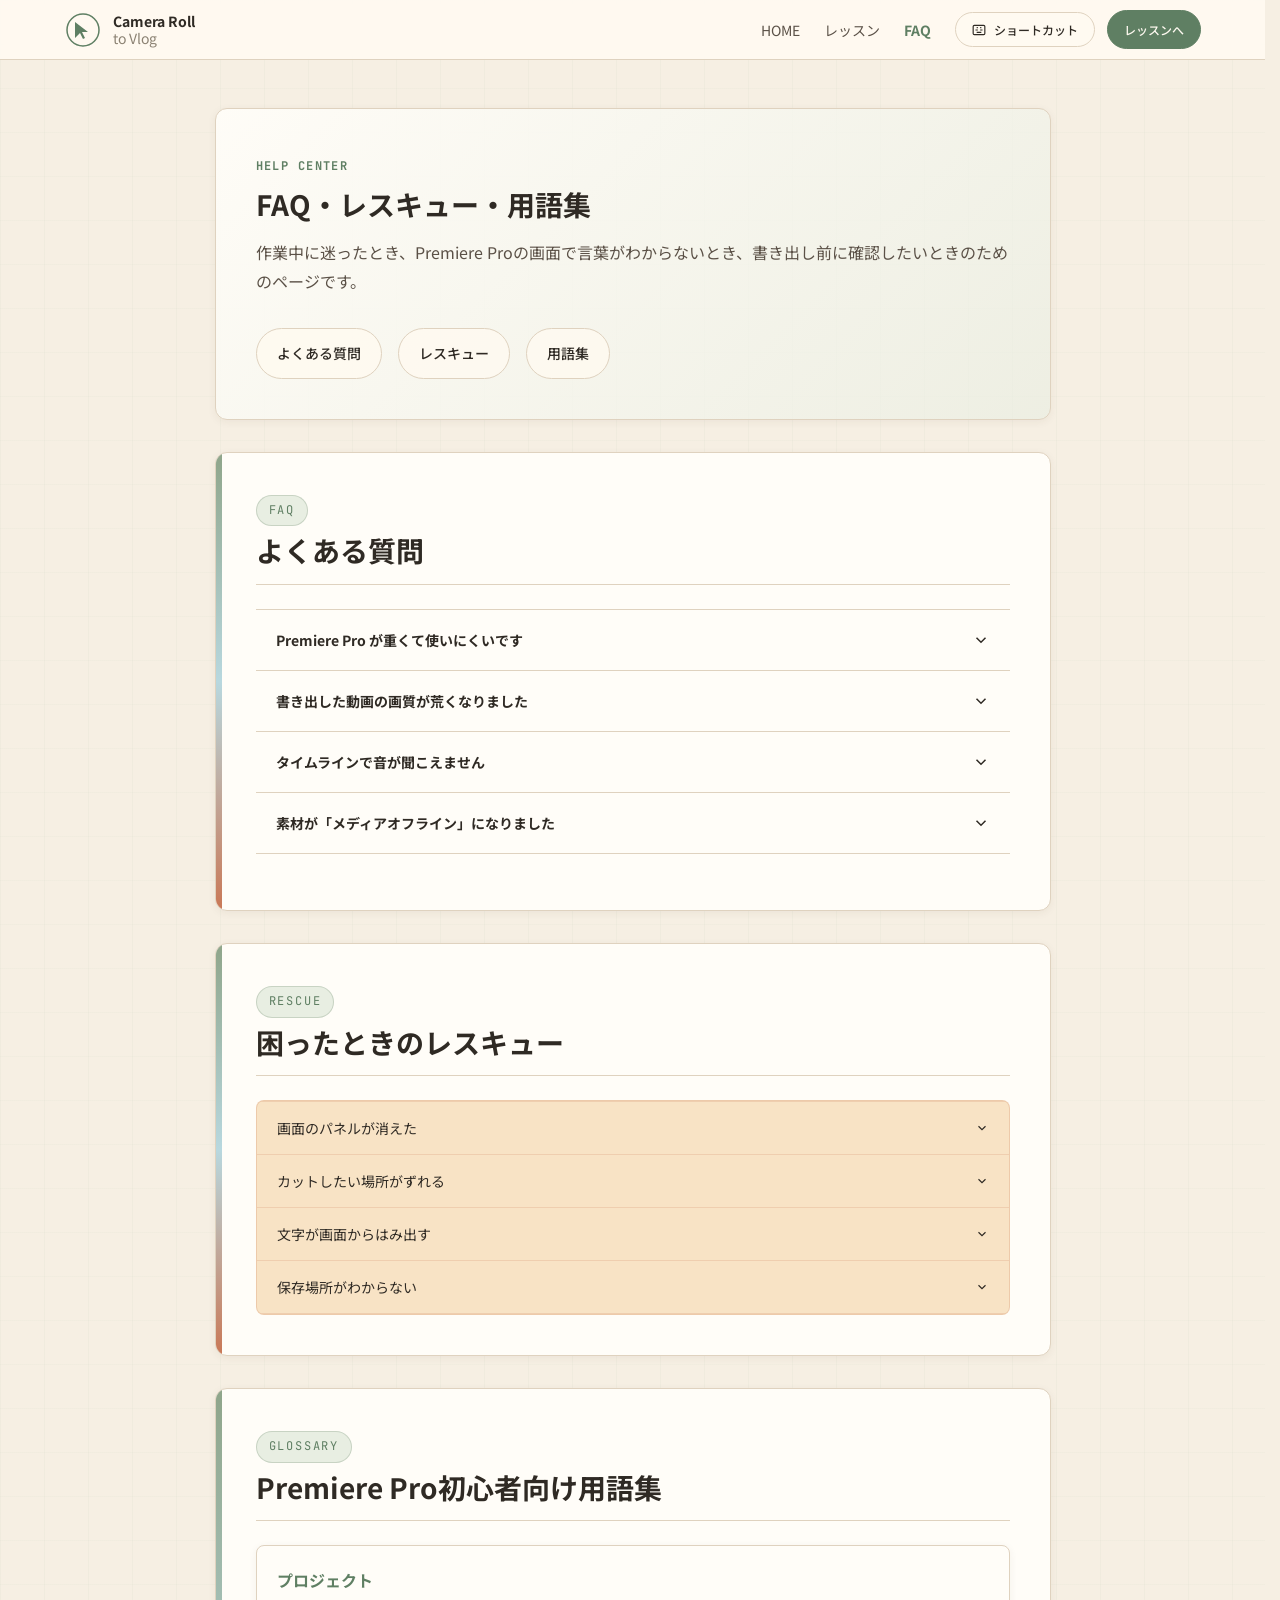
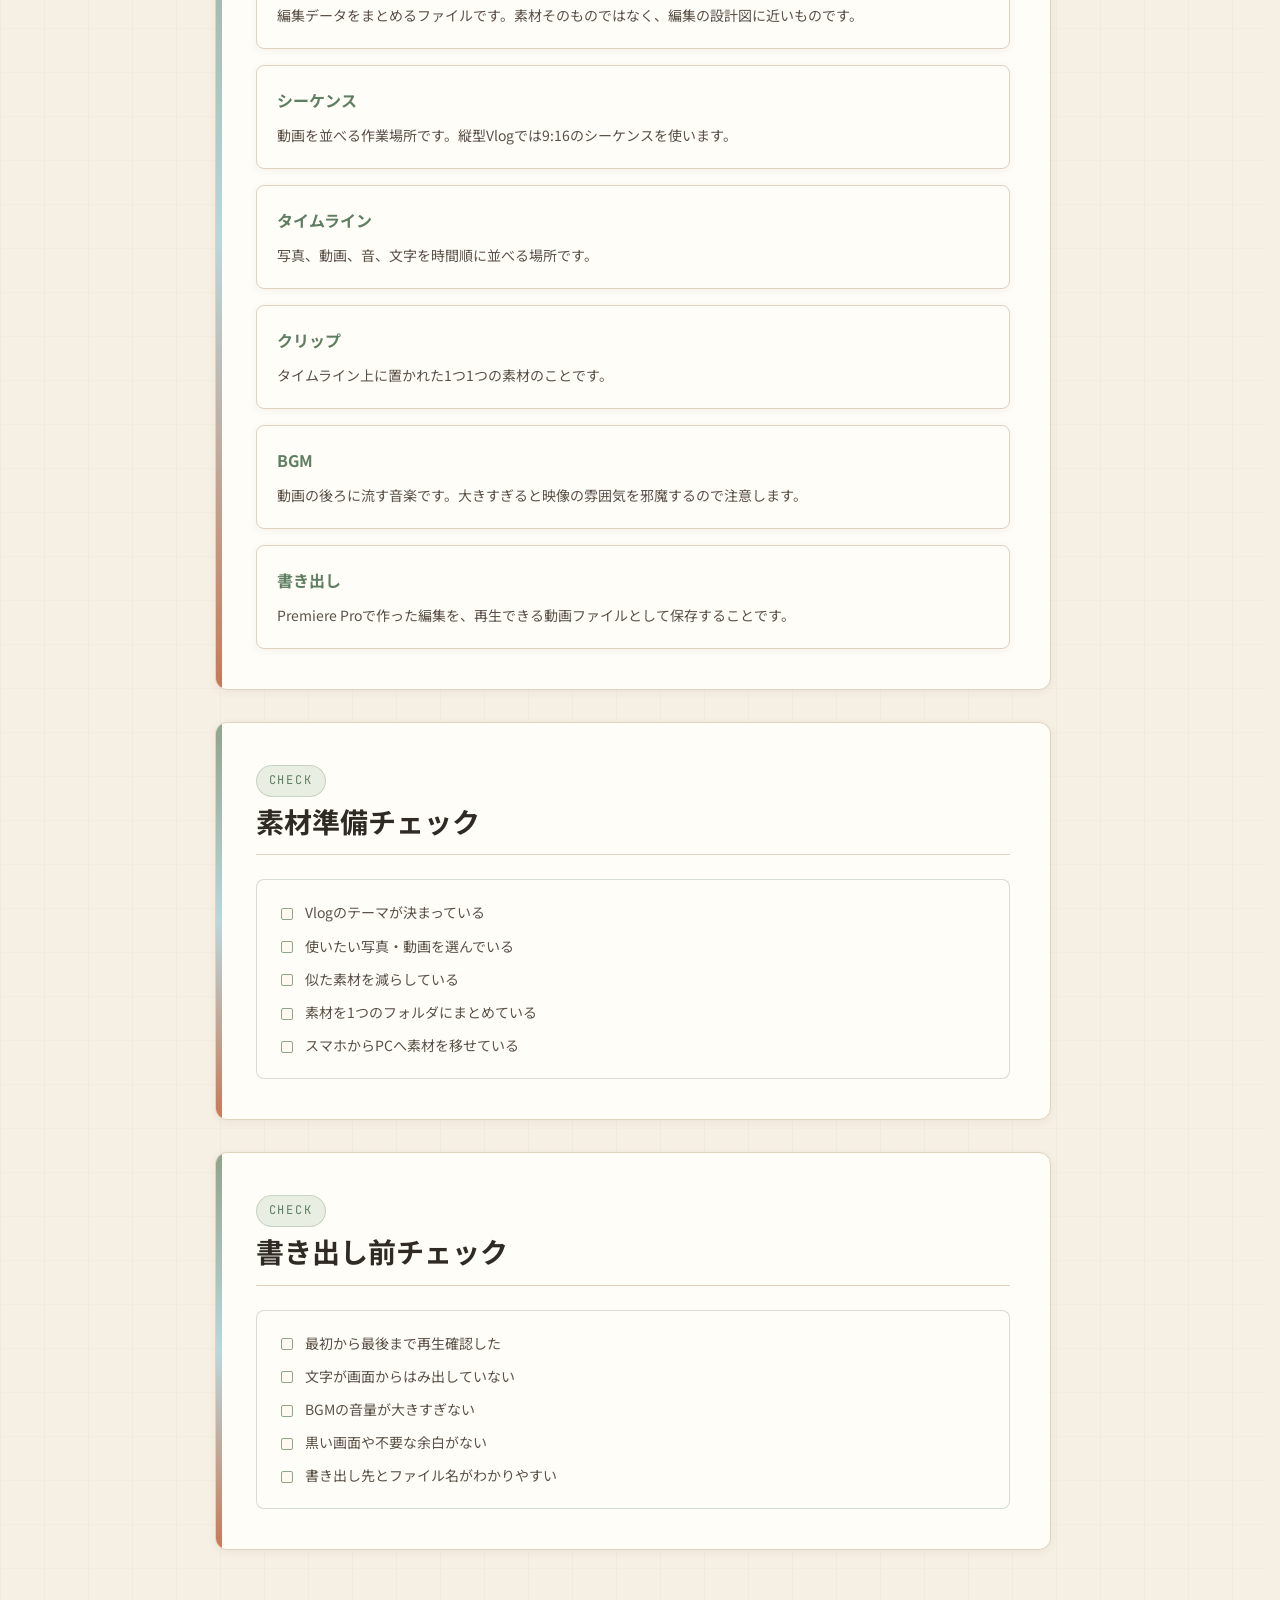
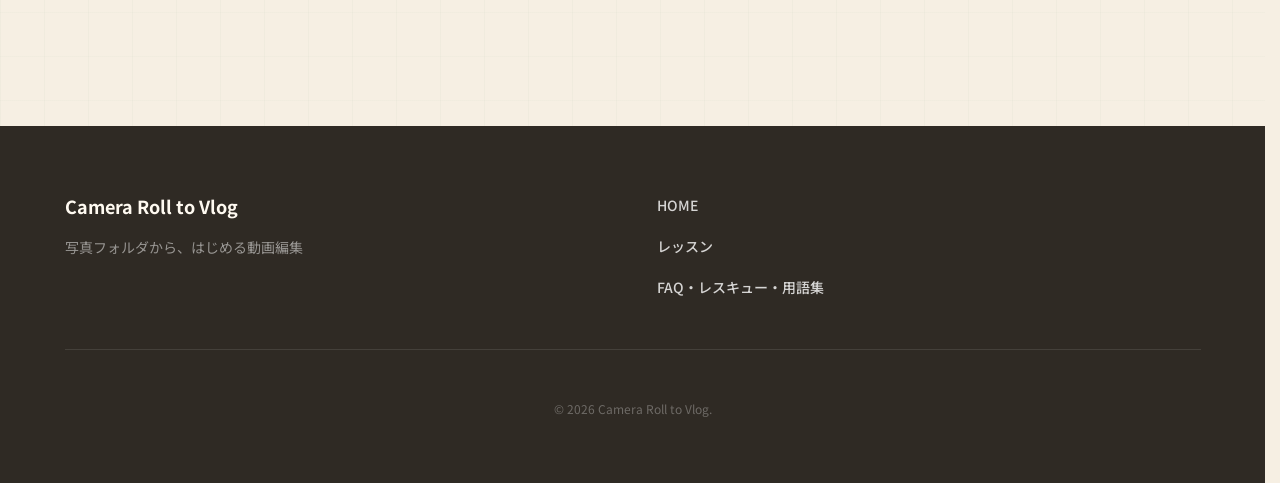
==== commit 399753f4: "Refine visual design direction" ====
--- a/faq.html
+++ b/faq.html
@@ -14,8 +14,8 @@
       <a href="index.html" class="logo-link" aria-label="トップページへ">
         <div class="logo-mark" aria-hidden="true">
           <svg width="36" height="36" viewBox="0 0 36 36" fill="none" xmlns="http://www.w3.org/2000/svg">
-            <circle cx="18" cy="18" r="16" stroke="#111" stroke-width="1.5" fill="none"/>
-            <polygon points="10,10 10,26 15,21 18,27 20,26 17,20 23,20" fill="#111"/>
+            <circle cx="18" cy="18" r="16" stroke="currentColor" stroke-width="1.5" fill="none"/>
+            <polygon points="10,10 10,26 15,21 18,27 20,26 17,20 23,20" fill="currentColor"/>
           </svg>
         </div>
         <span class="logo-text">Camera Roll<br /><em>to Vlog</em></span>
--- a/style.css
+++ b/style.css
@@ -8,25 +8,33 @@
    ============================================= */
 :root {
   /* カラーパレット */
-  --color-black:   #111111;
-  --color-bg:      #f5f5f5;
-  --color-border:  #d9d9d9;
-  --color-muted:   #888888;
-  --color-white:   #ffffff;
-  --color-surface: #fafafa;
+  --color-black:   #2f2a24;
+  --color-bg:      #f6efe3;
+  --color-border:  #dfd2bf;
+  --color-muted:   #8b8172;
+  --color-white:   #fffaf1;
+  --color-surface: #fbf3e7;
+  --color-panel:   #fffdf8;
+  --color-sage:    #8fa58a;
+  --color-sage-soft: #e8eee2;
+  --color-sky:     #b8d8df;
+  --color-sky-soft: #e7f2f4;
+  --color-terracotta: #c97856;
+  --color-terracotta-soft: #f5dfd2;
+  --color-rescue:  #f8e3c5;
 
   /* テキスト */
-  --color-text-primary:   #111111;
-  --color-text-secondary: #444444;
-  --color-text-muted:     #888888;
+  --color-text-primary:   #2f2a24;
+  --color-text-secondary: #5b5147;
+  --color-text-muted:     #8b8172;
 
   /* アクセント */
-  --color-accent:         #111111;
-  --color-accent-hover:   #333333;
+  --color-accent:         #5f7f63;
+  --color-accent-hover:   #48694e;
 
   /* ハイライト（現在のレッスン） */
-  --color-highlight-bg:   #f0f0f0;
-  --color-highlight-border: #111111;
+  --color-highlight-bg:   #e8eee2;
+  --color-highlight-border: #5f7f63;
 
   /* フォント */
   --font-base: "Noto Sans JP", sans-serif;
@@ -66,9 +74,9 @@
   --radius-lg: 12px;
 
   /* シャドウ */
-  --shadow-sm: 0 1px 3px rgba(0,0,0,0.08);
-  --shadow-md: 0 4px 12px rgba(0,0,0,0.10);
-  --shadow-lg: 0 8px 32px rgba(0,0,0,0.12);
+  --shadow-sm: 0 2px 8px rgba(75, 54, 36, 0.06);
+  --shadow-md: 0 10px 28px rgba(75, 54, 36, 0.10);
+  --shadow-lg: 0 18px 48px rgba(75, 54, 36, 0.16);
 
   /* トランジション */
   --transition: 0.2s ease;
@@ -98,6 +106,10 @@
   line-height: 1.8;
   color: var(--color-text-primary);
   background-color: var(--color-bg);
+  background-image:
+    linear-gradient(90deg, rgba(143, 165, 138, 0.05) 1px, transparent 1px),
+    linear-gradient(180deg, rgba(143, 165, 138, 0.04) 1px, transparent 1px);
+  background-size: 44px 44px;
   /* アンチエイリアシングを改善 */
   -webkit-font-smoothing: antialiased;
   -moz-osx-font-smoothing: grayscale;
@@ -116,7 +128,7 @@
 
 /* フォーカス可視化（アクセシビリティ） */
 :focus-visible {
-  outline: 2px solid var(--color-black);
+  outline: 2px solid var(--color-accent);
   outline-offset: 2px;
   border-radius: var(--radius-sm);
 }
@@ -137,7 +149,7 @@
 code {
   font-family: var(--font-mono);
   font-size: 0.875em;
-  background-color: var(--color-border);
+  background-color: var(--color-sage-soft);
   padding: 0.1em 0.4em;
   border-radius: var(--radius-sm);
 }
@@ -176,35 +188,38 @@
   align-items: center;
   gap: var(--space-2);
   padding: var(--space-3) var(--space-5);
-  border: 1.5px solid var(--color-black);
-  border-radius: var(--radius-sm);
+  border: 1.5px solid var(--color-accent);
+  border-radius: 999px;
   font-family: var(--font-base);
   font-size: var(--fs-sm);
   font-weight: 500;
   cursor: pointer;
-  transition: background-color var(--transition), color var(--transition);
+  transition: background-color var(--transition), color var(--transition), border-color var(--transition), transform var(--transition);
   white-space: nowrap;
 }
 
 /* プライマリボタン（黒塗り） */
 .btn--primary {
-  background-color: var(--color-black);
+  background-color: var(--color-accent);
   color: var(--color-white);
-  border-color: var(--color-black);
+  border-color: var(--color-accent);
 }
 .btn--primary:hover {
   background-color: var(--color-accent-hover);
+  border-color: var(--color-accent-hover);
+  transform: translateY(-1px);
   opacity: 1;
 }
 
 /* ゴーストボタン（枠線のみ） */
 .btn--ghost {
-  background-color: var(--color-white);
-  color: var(--color-black);
+  background-color: rgba(255, 250, 241, 0.82);
+  color: var(--color-text-primary);
   border-color: var(--color-border);
 }
 .btn--ghost:hover {
-  background-color: var(--color-bg);
+  background-color: var(--color-sage-soft);
+  border-color: var(--color-sage);
   opacity: 1;
 }
 
@@ -225,8 +240,9 @@
   position: sticky;
   top: 0;
   z-index: 1000;
-  background-color: var(--color-white);
+  background-color: rgba(255, 250, 241, 0.92);
   border-bottom: 1px solid var(--color-border);
+  backdrop-filter: blur(14px);
   height: var(--header-height);
 }
 
@@ -255,6 +271,7 @@
   width: 36px;
   height: 36px;
   flex-shrink: 0;
+  color: var(--color-accent);
 }
 
 .logo-text {
@@ -284,11 +301,11 @@
   transition: color var(--transition);
 }
 .nav-link:hover {
-  color: var(--color-black);
+  color: var(--color-accent);
   opacity: 1;
 }
 .nav-link.is-current {
-  color: var(--color-black);
+  color: var(--color-accent);
   font-weight: 700;
 }
 
@@ -318,7 +335,7 @@
   display: block;
   width: 22px;
   height: 1.5px;
-  background-color: var(--color-black);
+  background-color: var(--color-text-primary);
   transition: transform 0.3s ease, opacity 0.3s ease;
 }
 
@@ -336,7 +353,7 @@
 /* モバイルメニュー */
 .mobile-menu {
   display: none; /* JS で表示制御 */
-  background-color: var(--color-white);
+  background-color: var(--color-panel);
   border-top: 1px solid var(--color-border);
   position: absolute;
   top: var(--header-height);
@@ -379,7 +396,7 @@
 }
 .mobile-nav-link:hover,
 .mobile-nav-link--btn:hover {
-  color: var(--color-black);
+  color: var(--color-accent);
   opacity: 0.7;
 }
 
@@ -387,9 +404,14 @@
    7. ヒーローセクション
    ============================================= */
 .hero {
-  background-color: var(--color-white);
+  background:
+    radial-gradient(circle at 15% 20%, rgba(184, 216, 223, 0.38), transparent 30%),
+    radial-gradient(circle at 85% 18%, rgba(201, 120, 86, 0.18), transparent 28%),
+    linear-gradient(135deg, #fffaf1 0%, #f7eddc 56%, #e9f1ea 100%);
   border-bottom: 1px solid var(--color-border);
   padding: var(--space-24) var(--space-8);
+  position: relative;
+  overflow: hidden;
 }
 
 .hero__inner {
@@ -404,7 +426,7 @@
 .hero__label {
   font-size: var(--fs-xs);
   letter-spacing: 0.12em;
-  color: var(--color-muted);
+  color: var(--color-accent);
   text-transform: uppercase;
   margin-bottom: var(--space-4);
 }
@@ -418,7 +440,7 @@
 }
 .hero__title span {
   font-weight: 300;
-  color: var(--color-muted);
+  color: var(--color-terracotta);
 }
 
 .hero__copy {
@@ -451,7 +473,8 @@
 .check-mark {
   width: 14px;
   height: 14px;
-  border: 1.5px solid var(--color-black);
+  border: 1.5px solid var(--color-sage);
+  background-color: var(--color-sage-soft);
   border-radius: 50%;
   flex-shrink: 0;
   position: relative;
@@ -472,10 +495,12 @@
 .hero__deco {
   display: flex;
   justify-content: center;
+  perspective: 900px;
 }
 
 .deco-box {
-  background-color: var(--color-bg);
+  background:
+    linear-gradient(180deg, rgba(255, 253, 248, 0.95), rgba(255, 250, 241, 0.9));
   border: 1px solid var(--color-border);
   border-radius: var(--radius-lg);
   padding: var(--space-8);
@@ -484,27 +509,57 @@
   display: flex;
   flex-direction: column;
   gap: var(--space-3);
+  box-shadow: var(--shadow-lg);
+  position: relative;
+  transform: rotate(1.5deg);
+}
+
+.deco-box::before,
+.deco-box::after {
+  content: "";
+  position: absolute;
+  border: 1px solid var(--color-border);
+  border-radius: var(--radius-md);
+  background-color: rgba(255, 253, 248, 0.72);
+  z-index: -1;
+}
+
+.deco-box::before {
+  inset: 18px -22px -18px 24px;
+  transform: rotate(5deg);
+}
+
+.deco-box::after {
+  inset: -18px 28px 26px -18px;
+  transform: rotate(-5deg);
 }
 
 .deco-label {
   font-size: var(--fs-xs);
   letter-spacing: 0.1em;
-  color: var(--color-muted);
+  color: var(--color-accent);
+  font-weight: 700;
 }
 .deco-item {
   font-size: var(--fs-sm);
   font-weight: 500;
+  color: var(--color-text-secondary);
 }
 .deco-progress {
-  height: 3px;
-  background-color: var(--color-border);
+  height: 22px;
+  background:
+    linear-gradient(90deg, transparent 0 14px, rgba(47, 42, 36, 0.07) 14px 15px, transparent 15px 100%),
+    var(--color-surface);
+  background-size: 32px 100%;
   border-radius: 99px;
   overflow: hidden;
   margin-bottom: var(--space-2);
+  border: 1px solid var(--color-border);
+  padding: 4px;
 }
 .deco-bar {
   height: 100%;
-  background-color: var(--color-black);
+  background: linear-gradient(90deg, var(--color-sage), var(--color-sky), var(--color-terracotta));
   border-radius: 99px;
   transition: width 0.8s ease;
 }
@@ -517,9 +572,24 @@
 }
 .camera-roll-grid span {
   aspect-ratio: 1;
-  background: var(--color-white);
+  background:
+    linear-gradient(145deg, rgba(255,255,255,0.35), transparent 48%),
+    var(--color-sky-soft);
   border: 1px solid var(--color-border);
   border-radius: var(--radius-sm);
+  box-shadow: inset 0 -16px 24px rgba(47, 42, 36, 0.05);
+}
+.camera-roll-grid span:nth-child(2),
+.camera-roll-grid span:nth-child(5) {
+  background:
+    linear-gradient(145deg, rgba(255,255,255,0.35), transparent 48%),
+    var(--color-sage-soft);
+}
+.camera-roll-grid span:nth-child(3),
+.camera-roll-grid span:nth-child(4) {
+  background:
+    linear-gradient(145deg, rgba(255,255,255,0.35), transparent 48%),
+    var(--color-terracotta-soft);
 }
 
 /* =============================================
@@ -527,12 +597,12 @@
    ============================================= */
 .home-section {
   padding: var(--space-16) 0;
-  background-color: var(--color-white);
+  background-color: var(--color-panel);
   border-bottom: 1px solid var(--color-border);
 }
 
 .home-section--surface {
-  background-color: var(--color-surface);
+  background-color: rgba(232, 238, 226, 0.55);
 }
 
 .section-heading {
@@ -544,7 +614,8 @@
   font-family: var(--font-mono);
   font-size: var(--fs-xs);
   letter-spacing: 0.12em;
-  color: var(--color-muted);
+  color: var(--color-accent);
+  font-weight: 700;
   margin-bottom: var(--space-2);
 }
 
@@ -562,10 +633,11 @@
 }
 
 .info-card {
-  background-color: var(--color-white);
+  background-color: var(--color-panel);
   border: 1px solid var(--color-border);
   border-radius: var(--radius-md);
   padding: var(--space-6);
+  box-shadow: var(--shadow-sm);
 }
 
 .info-card h3 {
@@ -586,7 +658,7 @@
   gap: var(--space-4);
 }
 .simple-list li {
-  background-color: var(--color-white);
+  background-color: var(--color-panel);
   border: 1px solid var(--color-border);
   border-radius: var(--radius-md);
   padding: var(--space-5);
@@ -594,23 +666,48 @@
 
 .flow-list {
   display: grid;
-  grid-template-columns: repeat(2, 1fr);
+  grid-template-columns: repeat(6, minmax(0, 1fr));
+  gap: var(--space-2);
+  counter-reset: none;
+  background:
+    linear-gradient(90deg, transparent 0 18px, rgba(47, 42, 36, 0.08) 18px 19px, transparent 19px 100%),
+    #3a342c;
+  background-size: 48px 100%;
+  border: 1px solid #3a342c;
+  border-radius: var(--radius-lg);
+  padding: var(--space-4);
+  box-shadow: var(--shadow-md);
+}
+.flow-list li {
+  display: flex;
+  flex-direction: column;
+  align-items: flex-start;
+  justify-content: space-between;
   gap: var(--space-3);
-  counter-reset: none;
-}
-.flow-list li {
-  display: flex;
-  align-items: center;
-  gap: var(--space-4);
-  background-color: var(--color-surface);
-  border: 1px solid var(--color-border);
+  min-height: 132px;
+  background-color: var(--color-sage-soft);
+  border: 1px solid rgba(255, 250, 241, 0.38);
   border-radius: var(--radius-md);
-  padding: var(--space-4) var(--space-5);
+  padding: var(--space-4);
+  color: var(--color-text-primary);
+  box-shadow: inset 0 -8px 18px rgba(47, 42, 36, 0.05);
+}
+.flow-list li:nth-child(2),
+.flow-list li:nth-child(5) {
+  background-color: var(--color-sky-soft);
+}
+.flow-list li:nth-child(3),
+.flow-list li:nth-child(6) {
+  background-color: var(--color-terracotta-soft);
 }
 .flow-list span {
   font-family: var(--font-mono);
   font-weight: 700;
-  color: var(--color-muted);
+  color: var(--color-text-muted);
+  background-color: rgba(255, 253, 248, 0.72);
+  border: 1px solid rgba(47, 42, 36, 0.08);
+  border-radius: 999px;
+  padding: 0 var(--space-2);
 }
 
 .home-cta {
@@ -645,11 +742,24 @@
 
 /* ===== レッスンセクション ===== */
 .lesson-section {
-  background-color: var(--color-white);
+  background-color: var(--color-panel);
   border: 1px solid var(--color-border);
   border-radius: var(--radius-lg);
   padding: var(--space-10);
   margin-bottom: var(--space-8);
+  box-shadow: var(--shadow-sm);
+  position: relative;
+  overflow: hidden;
+}
+
+.lesson-section::before {
+  content: "";
+  position: absolute;
+  left: 0;
+  top: 0;
+  bottom: 0;
+  width: 6px;
+  background: linear-gradient(180deg, var(--color-sage), var(--color-sky), var(--color-terracotta));
 }
 
 /* レッスンヘッダー */
@@ -658,11 +768,16 @@
 }
 
 .lesson-num {
-  display: inline-block;
+  display: inline-flex;
+  align-items: center;
   font-size: var(--fs-xs);
   font-family: var(--font-mono);
   letter-spacing: 0.15em;
-  color: var(--color-muted);
+  color: var(--color-accent);
+  background-color: var(--color-sage-soft);
+  border: 1px solid rgba(95, 127, 99, 0.24);
+  border-radius: 999px;
+  padding: var(--space-1) var(--space-3);
   margin-bottom: var(--space-2);
 }
 
@@ -683,12 +798,14 @@
 }
 
 .lesson-intro {
-  background-color: var(--color-white);
+  background:
+    linear-gradient(135deg, rgba(255, 253, 248, 0.96), rgba(232, 238, 226, 0.6));
   border: 1px solid var(--color-border);
   border-radius: var(--radius-lg);
   padding: var(--space-10);
   margin: var(--space-12) auto var(--space-8);
   max-width: var(--max-width);
+  box-shadow: var(--shadow-sm);
 }
 
 .lesson-page .lesson-intro {
@@ -714,17 +831,26 @@
 }
 
 .lesson-meta-grid div {
-  background-color: var(--color-surface);
+  background-color: rgba(232, 238, 226, 0.54);
   border: 1px solid var(--color-border);
   border-radius: var(--radius-md);
   padding: var(--space-5);
+  position: relative;
+}
+
+.lesson-meta-grid div:nth-child(2) {
+  background-color: rgba(231, 242, 244, 0.8);
+}
+
+.lesson-meta-grid div:nth-child(3) {
+  background-color: rgba(245, 223, 210, 0.82);
 }
 
 .lesson-meta-grid span {
   display: block;
   font-size: var(--fs-xs);
   font-weight: 700;
-  color: var(--color-muted);
+  color: var(--color-text-muted);
   margin-bottom: var(--space-2);
 }
 
@@ -739,6 +865,17 @@
   flex-direction: column;
   gap: var(--space-6);
   margin-bottom: var(--space-8);
+  position: relative;
+}
+
+.step-list::before {
+  content: "";
+  position: absolute;
+  left: 15px;
+  top: 8px;
+  bottom: 8px;
+  width: 1px;
+  background-color: var(--color-border);
 }
 
 .step-item {
@@ -746,6 +883,7 @@
   gap: var(--space-5);
   padding-bottom: var(--space-6);
   border-bottom: 1px solid var(--color-bg);
+  position: relative;
 }
 .step-item:last-child {
   border-bottom: none;
@@ -756,10 +894,19 @@
   font-family: var(--font-mono);
   font-size: var(--fs-sm);
   font-weight: 600;
-  color: var(--color-muted);
-  min-width: 28px;
-  padding-top: 2px;
+  color: var(--color-accent);
+  min-width: 32px;
+  height: 32px;
+  display: inline-flex;
+  align-items: center;
+  justify-content: center;
+  background-color: var(--color-panel);
+  border: 1px solid var(--color-sage);
+  border-radius: 50%;
+  padding-top: 0;
   flex-shrink: 0;
+  position: relative;
+  z-index: 1;
 }
 
 .step-title {
@@ -776,11 +923,15 @@
 
 /* ===== メディアプレースホルダー ===== */
 .media-placeholder {
-  background-color: var(--color-bg);
-  border: 1.5px dashed var(--color-border);
+  background:
+    linear-gradient(90deg, rgba(255, 253, 248, 0.72) 0 18px, transparent 18px 100%),
+    linear-gradient(180deg, rgba(184, 216, 223, 0.2), rgba(232, 238, 226, 0.35));
+  background-size: 36px 100%, auto;
+  border: 1.5px dashed rgba(95, 127, 99, 0.45);
   border-radius: var(--radius-md);
   margin-bottom: var(--space-8);
   overflow: hidden;
+  min-height: 220px;
 }
 
 .media-placeholder__inner {
@@ -809,8 +960,9 @@
   font-size: var(--fs-xs);
   font-family: var(--font-mono);
   letter-spacing: 0.1em;
-  background-color: var(--color-border);
-  color: var(--color-muted);
+  background-color: var(--color-sky-soft);
+  color: var(--color-accent);
+  border: 1px solid rgba(95, 127, 99, 0.18);
   padding: var(--space-1) var(--space-3);
   border-radius: 99px;
 }
@@ -819,7 +971,7 @@
 .column-box {
   background-color: var(--color-surface);
   border: 1px solid var(--color-border);
-  border-left: 3px solid var(--color-black);
+  border-left: 3px solid var(--color-accent);
   border-radius: 0 var(--radius-md) var(--radius-md) 0;
   padding: var(--space-5) var(--space-6);
   margin-bottom: var(--space-8);
@@ -849,8 +1001,9 @@
 }
 
 .trouble-box {
-  background-color: var(--color-surface);
-  border-left: 3px solid var(--color-black);
+  background-color: var(--color-rescue);
+  border-color: rgba(201, 120, 86, 0.28);
+  border-left: 3px solid var(--color-terracotta);
 }
 
 .trouble-box h3,
@@ -865,7 +1018,8 @@
 }
 
 .mini-check {
-  background-color: var(--color-white);
+  background-color: rgba(255, 253, 248, 0.72);
+  border-color: rgba(143, 165, 138, 0.36);
 }
 
 .mini-check ul {
@@ -888,7 +1042,7 @@
   top: 0.55em;
   width: 12px;
   height: 12px;
-  border: 1.5px solid var(--color-border);
+  border: 1.5px solid var(--color-sage);
   border-radius: 2px;
   background-color: var(--color-white);
 }
@@ -904,7 +1058,7 @@
   align-items: center;
   gap: var(--space-4);
   padding: var(--space-5) var(--space-6);
-  background-color: var(--color-bg);
+  background-color: var(--color-sky-soft);
   border-radius: var(--radius-md);
   margin-bottom: var(--space-8);
 }
@@ -930,7 +1084,7 @@
   justify-content: center;
   min-width: 28px;
   padding: 2px var(--space-2);
-  background-color: var(--color-white);
+  background-color: var(--color-panel);
   border: 1px solid var(--color-border);
   border-bottom-width: 2px;
   border-radius: var(--radius-sm);
@@ -975,7 +1129,7 @@
 }
 .lesson-nav__prev:hover,
 .lesson-nav__next:hover {
-  color: var(--color-black);
+  color: var(--color-accent);
   opacity: 1;
 }
 .lesson-nav__prev--disabled {
@@ -1038,6 +1192,7 @@
 
 .faq-item {
   border-bottom: 1px solid var(--color-border);
+  background-color: rgba(255, 253, 248, 0.62);
 }
 .faq-item:first-child {
   border-top: 1px solid var(--color-border);
@@ -1048,7 +1203,7 @@
   justify-content: space-between;
   align-items: center;
   width: 100%;
-  padding: var(--space-5) 0;
+  padding: var(--space-5);
   background: none;
   border: none;
   font-family: var(--font-base);
@@ -1061,7 +1216,7 @@
   gap: var(--space-4);
 }
 .faq-question:hover {
-  color: var(--color-black);
+  color: var(--color-accent);
 }
 
 .faq-icon {
@@ -1074,7 +1229,7 @@
 }
 
 .faq-answer {
-  padding: 0 0 var(--space-5);
+  padding: 0 var(--space-5) var(--space-5);
 }
 .faq-answer p {
   font-size: var(--fs-sm);
@@ -1097,17 +1252,18 @@
   overflow-y: auto;
   /* スクロールバーをスリムに */
   scrollbar-width: thin;
-  scrollbar-color: var(--color-border) transparent;
+  scrollbar-color: var(--color-sage) transparent;
 }
 .sidebar::-webkit-scrollbar { width: 4px; }
 .sidebar::-webkit-scrollbar-thumb { background-color: var(--color-border); border-radius: 2px; }
 
 /* サイドバーカード */
 .sidebar-card {
-  background-color: var(--color-white);
+  background-color: rgba(255, 253, 248, 0.9);
   border: 1px solid var(--color-border);
   border-radius: var(--radius-lg);
   padding: var(--space-5);
+  box-shadow: var(--shadow-sm);
 }
 
 .sidebar-card__header {
@@ -1117,7 +1273,7 @@
   font-size: var(--fs-xs);
   font-weight: 700;
   letter-spacing: 0.08em;
-  color: var(--color-muted);
+  color: var(--color-accent);
   text-transform: uppercase;
   margin-bottom: var(--space-5);
   padding-bottom: var(--space-4);
@@ -1132,7 +1288,7 @@
 }
 
 .progress-num {
-  font-size: var(--fs-xl);
+  font-size: var(--fs-lg);
   font-weight: 700;
   font-family: var(--font-mono);
   letter-spacing: 0;
@@ -1145,16 +1301,29 @@
   color: var(--color-text-primary);
 }
 
+.current-step {
+  background-color: var(--color-highlight-bg);
+  border: 1px solid rgba(95, 127, 99, 0.24);
+  border-radius: var(--radius-md);
+  padding: var(--space-4);
+  line-height: 1.6;
+}
+
 .progress-bar-wrap {
-  height: 4px;
-  background-color: var(--color-border);
+  height: 24px;
+  background:
+    linear-gradient(90deg, transparent 0 14px, rgba(47, 42, 36, 0.08) 14px 15px, transparent 15px 100%),
+    #3a342c;
+  background-size: 32px 100%;
   border-radius: 99px;
   overflow: hidden;
+  border: 1px solid rgba(47, 42, 36, 0.2);
+  padding: 4px;
 }
 
 .progress-bar-fill {
   height: 100%;
-  background-color: var(--color-black);
+  background: linear-gradient(90deg, var(--color-sage), var(--color-sky), var(--color-terracotta));
   border-radius: 99px;
   width: 0%;
   transition: width 0.4s ease;
@@ -1177,21 +1346,23 @@
   align-items: center;
   gap: var(--space-3);
   padding: var(--space-3) var(--space-3);
-  border-radius: var(--radius-sm);
-  transition: background-color var(--transition);
+  border-radius: var(--radius-md);
+  transition: background-color var(--transition), border-color var(--transition);
+  border: 1px solid transparent;
 }
 
 /* 現在表示中のセクションをハイライト */
 .toc-item.is-active {
   background-color: var(--color-highlight-bg);
-  border-left: 2px solid var(--color-black);
-  padding-left: calc(var(--space-3) - 2px);
+  border-color: rgba(95, 127, 99, 0.25);
+  box-shadow: inset 3px 0 0 var(--color-highlight-border);
+  padding-left: var(--space-3);
 }
 
 .toc-check {
   font-size: var(--fs-xs);
   font-family: var(--font-mono);
-  color: var(--color-muted);
+  color: var(--color-text-muted);
   min-width: 20px;
   text-align: center;
 }
@@ -1203,11 +1374,11 @@
   flex: 1;
 }
 .toc-item.is-active .toc-link {
-  color: var(--color-black);
+  color: var(--color-accent);
   font-weight: 700;
 }
 .toc-link:hover {
-  color: var(--color-black);
+  color: var(--color-accent);
   opacity: 1;
 }
 
@@ -1216,19 +1387,23 @@
   display: flex;
   flex-direction: column;
   gap: 0;
+  background-color: var(--color-rescue);
+  border: 1px solid rgba(201, 120, 86, 0.24);
+  border-radius: var(--radius-md);
+  overflow: hidden;
 }
 
 .rescue-item {
-  border-bottom: 1px solid var(--color-border);
-}
-.rescue-item:first-child { border-top: 1px solid var(--color-border); }
+  border-bottom: 1px solid rgba(201, 120, 86, 0.2);
+}
+.rescue-item:first-child { border-top: 1px solid rgba(201, 120, 86, 0.2); }
 
 .rescue-question {
   display: flex;
   justify-content: space-between;
   align-items: center;
   width: 100%;
-  padding: var(--space-3) 0;
+  padding: var(--space-4) var(--space-5);
   background: none;
   border: none;
   font-family: var(--font-base);
@@ -1248,7 +1423,7 @@
 }
 
 .rescue-answer {
-  padding-bottom: var(--space-3);
+  padding: 0 var(--space-5) var(--space-4);
 }
 .rescue-answer p {
   font-size: var(--fs-xs);
@@ -1262,6 +1437,13 @@
   color: var(--color-text-secondary);
 }
 
+.guide-message {
+  background-color: var(--color-sky-soft);
+  border-radius: var(--radius-md);
+  padding: var(--space-4);
+  border: 1px solid rgba(184, 216, 223, 0.55);
+}
+
 .sidebar-link-list {
   display: flex;
   flex-direction: column;
@@ -1269,7 +1451,7 @@
 }
 
 .sidebar-link-list a:hover {
-  color: var(--color-black);
+  color: var(--color-accent);
   opacity: 1;
 }
 
@@ -1282,12 +1464,14 @@
   border: 1px solid var(--color-border);
   border-radius: var(--radius-md);
   padding: var(--space-5);
-  background-color: var(--color-surface);
+  background-color: var(--color-panel);
+  box-shadow: var(--shadow-sm);
 }
 
 .glossary-list dt {
   font-weight: 700;
   margin-bottom: var(--space-2);
+  color: var(--color-accent);
 }
 
 .glossary-list dd {
@@ -1303,7 +1487,7 @@
   display: none;
   position: fixed;
   inset: 0;
-  background-color: rgba(0, 0, 0, 0.5);
+  background-color: rgba(47, 42, 36, 0.45);
   z-index: 9000;
   padding: var(--space-8);
   /* モーダルを中央に配置 */
@@ -1318,7 +1502,7 @@
 }
 
 .modal-panel {
-  background-color: var(--color-white);
+  background-color: var(--color-panel);
   border-radius: var(--radius-lg);
   max-width: 640px;
   width: 100%;
@@ -1347,7 +1531,7 @@
   border-bottom: 1px solid var(--color-border);
   position: sticky;
   top: 0;
-  background-color: var(--color-white);
+  background-color: var(--color-panel);
   z-index: 1;
 }
 
@@ -1362,7 +1546,7 @@
   justify-content: center;
   width: 36px;
   height: 36px;
-  background: none;
+  background: var(--color-white);
   border: 1px solid var(--color-border);
   border-radius: var(--radius-sm);
   cursor: pointer;
@@ -1370,7 +1554,7 @@
   transition: background-color var(--transition);
 }
 .modal-close:hover {
-  background-color: var(--color-bg);
+  background-color: var(--color-sage-soft);
 }
 
 .modal-body {
@@ -1379,10 +1563,10 @@
 
 .modal-note {
   font-size: var(--fs-sm);
-  color: var(--color-muted);
+  color: var(--color-text-secondary);
   margin-bottom: var(--space-8);
   padding: var(--space-4) var(--space-5);
-  background-color: var(--color-bg);
+  background-color: var(--color-sky-soft);
   border-radius: var(--radius-sm);
 }
 
@@ -1391,6 +1575,7 @@
   display: flex;
   flex-direction: column;
   gap: var(--space-8);
+  overflow-x: auto;
 }
 
 .shortcut-category {
@@ -1403,6 +1588,7 @@
 
 .shortcut-table {
   width: 100%;
+  min-width: 420px;
   border-collapse: collapse;
   font-size: var(--fs-sm);
 }
@@ -1412,9 +1598,9 @@
   padding: var(--space-3) var(--space-4);
   font-weight: 700;
   font-size: var(--fs-xs);
-  color: var(--color-muted);
+  color: var(--color-accent);
   border-bottom: 1px solid var(--color-border);
-  background-color: var(--color-bg);
+  background-color: var(--color-sage-soft);
 }
 
 .shortcut-table tbody td {
@@ -1436,7 +1622,7 @@
    12. フッター
    ============================================= */
 .site-footer {
-  background-color: var(--color-black);
+  background-color: #2f2a24;
   color: var(--color-white);
   margin-top: var(--space-16);
 }
@@ -1513,6 +1699,17 @@
 /* =============================================
    13. レスポンシブ対応（768px 以下）
    ============================================= */
+@media (max-width: 1080px) {
+  .page-layout__inner {
+    grid-template-columns: minmax(0, 1fr) 280px;
+    gap: var(--space-8);
+  }
+
+  .flow-list {
+    grid-template-columns: repeat(3, 1fr);
+  }
+}
+
 @media (max-width: 768px) {
 
   /* ヘッダー：PCナビを非表示、ハンバーガーを表示 */
@@ -1534,7 +1731,18 @@
     grid-template-columns: 1fr;
     gap: var(--space-8);
   }
-  .hero__deco { display: none; } /* モバイルでは装飾を非表示 */
+  .hero__deco {
+    display: flex;
+  }
+  .deco-box {
+    transform: none;
+    max-width: none;
+    padding: var(--space-5);
+  }
+  .deco-box::before,
+  .deco-box::after {
+    display: none;
+  }
 
   .home-section {
     padding: var(--space-10) 0;
@@ -1550,6 +1758,7 @@
   }
   .flow-list li {
     align-items: flex-start;
+    min-height: auto;
   }
   .home-cta {
     flex-direction: column;
@@ -1572,11 +1781,15 @@
     position: static;
     max-height: none;
     overflow-y: visible;
+    order: -1;
   }
 
   /* レッスンセクションの余白を縮小 */
   .lesson-section {
     padding: var(--space-6) var(--space-5);
+  }
+  .lesson-section::before {
+    width: 4px;
   }
 
   .lesson-intro {
@@ -1619,6 +1832,9 @@
   .modal-panel {
     max-height: 85vh;
     border-radius: var(--radius-lg) var(--radius-lg) 0 0;
+  }
+  .shortcut-table {
+    min-width: 360px;
   }
 
   /* ショートカット行を折り返し */
